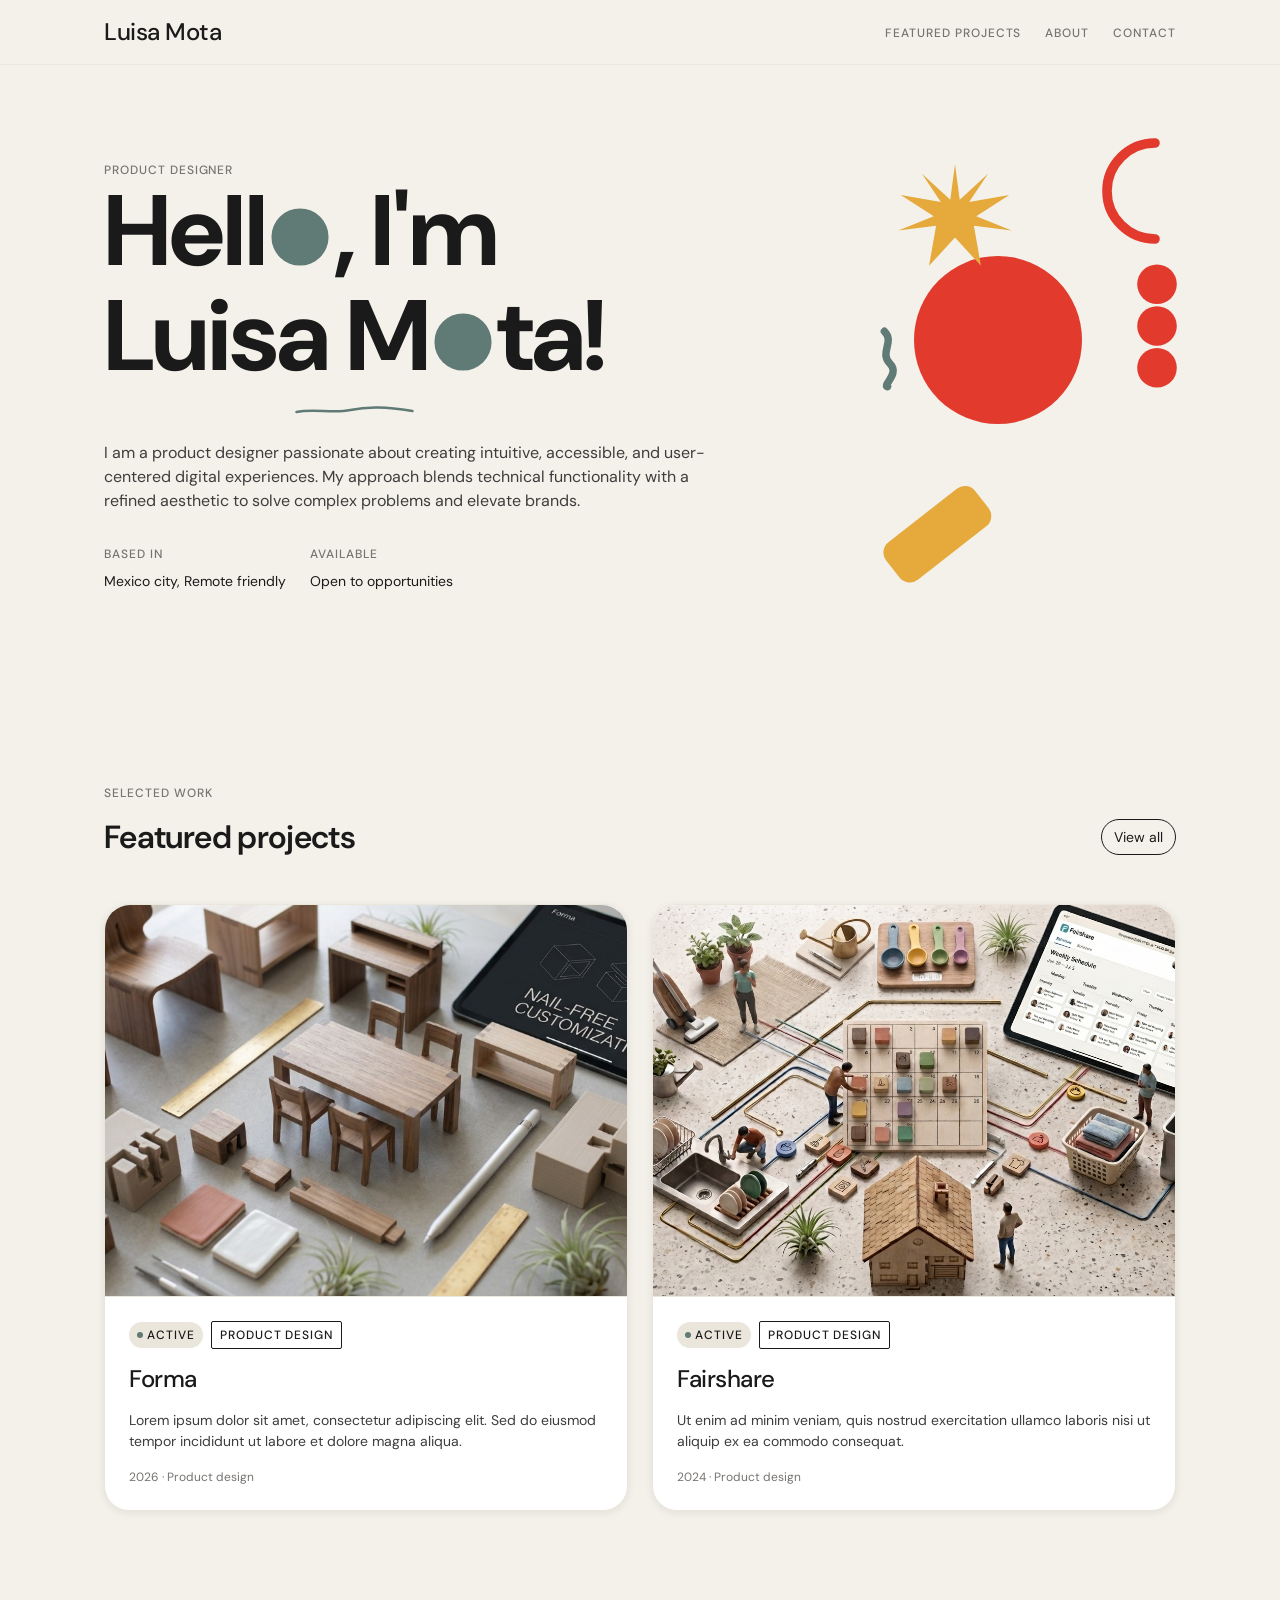
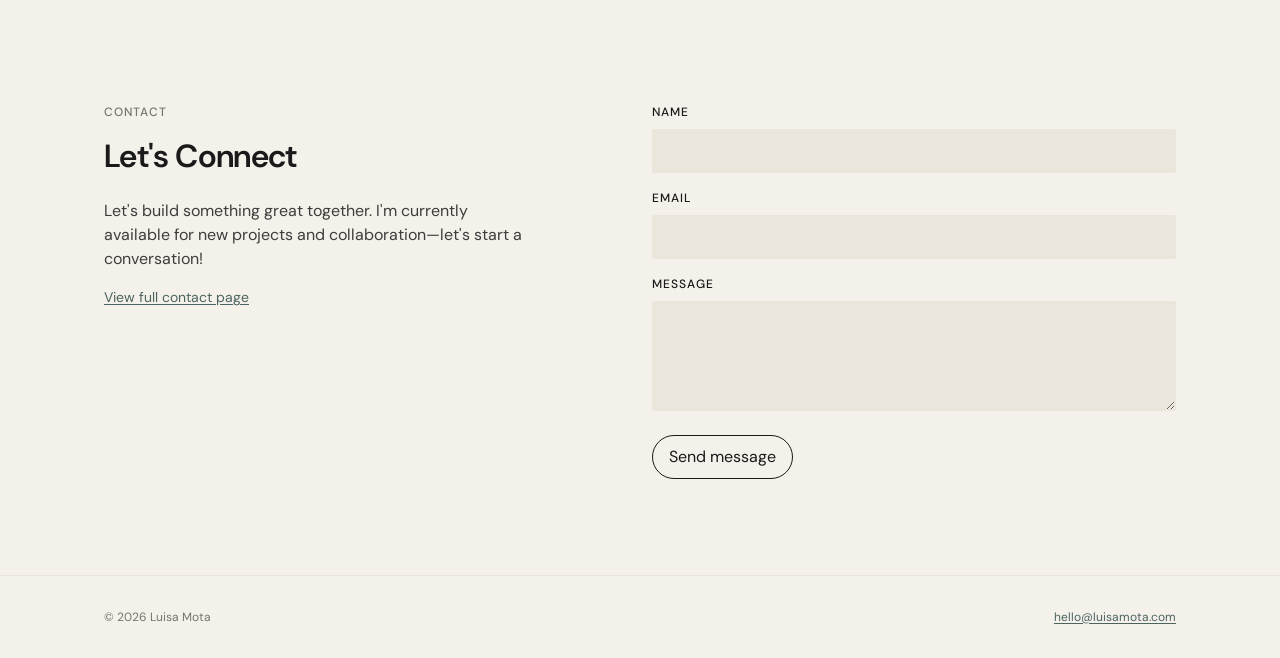
==== index.html @ 4e5aecb8 "Update contact section to Let's Connect. Replace the Start a project heading and placeholder copy on" ====
<!DOCTYPE html>
<html lang="en">
<head>
  <meta charset="UTF-8">
  <meta name="viewport" content="width=device-width, initial-scale=1.0">
  <meta name="description" content="Product designer portfolio — structural, intentional work across digital systems.">
  <title>Luisa Mota — Product Designer</title>
  <link rel="stylesheet" href="css/base.css">
</head>
<body>
  <header class="site-header">
    <div class="container">
      <nav class="site-nav" aria-label="Main">
        <a href="index.html" class="site-nav__brand type-heading-md">Luisa Mota</a>

        <ul class="site-nav__list">
          <li><a href="#work" class="site-nav__link type-label">Featured projects</a></li>
          <li><a href="About/about.html" class="site-nav__link type-label">About</a></li>
          <li><a href="Contact/contact.html" class="site-nav__link type-label">Contact</a></li>
        </ul>

        <button
          class="site-nav__menu-btn"
          type="button"
          aria-expanded="false"
          aria-controls="mobile-nav"
          aria-label="Open menu"
        >
          <svg width="20" height="20" viewBox="0 0 20 20" fill="none" aria-hidden="true">
            <path d="M2 5h16M2 10h16M2 15h16" stroke="currentColor" stroke-width="1.5"/>
          </svg>
        </button>

        <div id="mobile-nav" class="site-nav__mobile" hidden>
          <a href="#work" class="site-nav__link type-label">Featured projects</a>
          <a href="About/about.html" class="site-nav__link type-label">About</a>
          <a href="Contact/contact.html" class="site-nav__link type-label">Contact</a>
        </div>
      </nav>
    </div>
  </header>

  <main>
    <section class="hero" aria-labelledby="hero-heading">
      <div class="container">
        <div class="grid hero__grid">
          <div class="hero__content">
            <p class="type-label text-muted">Product designer</p>
            <div class="shape-group hero__title-group">
              <h1 id="hero-heading" class="type-display" aria-label="Hello, I'm Luisa Mota!">
                <span class="hero-title__line">Hell<span class="hero-title__circle" aria-hidden="true"><svg viewBox="0 0 100 100" xmlns="http://www.w3.org/2000/svg"><circle fill="currentColor" cx="50" cy="50" r="42"/></svg></span>, I'm</span>
                <span class="hero-title__name-wrap">
                  <span class="hero-title__name">Luisa M<span class="hero-title__circle" aria-hidden="true"><svg viewBox="0 0 100 100" xmlns="http://www.w3.org/2000/svg"><circle fill="currentColor" cx="50" cy="50" r="42"/></svg></span>ta!</span>
                  <span class="hero__line" aria-hidden="true">
                    <svg viewBox="0 0 120 12" width="100%" height="100%" xmlns="http://www.w3.org/2000/svg">
                      <path fill="none" stroke="#607A75" stroke-width="2.5" stroke-linecap="round" d="M2 7 C20 3 38 9 56 5 S92 2 118 6"/>
                    </svg>
                  </span>
                </span>
              </h1>
            </div>
            <p class="type-body hero__intro text-secondary">
              I am a product designer passionate about creating intuitive, accessible, and user-centered digital experiences. My approach blends technical functionality with a refined aesthetic to solve complex problems and elevate brands.
            </p>
            <dl class="hero__meta">
              <div>
                <dt class="type-label text-muted">Based in</dt>
                <dd class="type-body-sm stack-2">Mexico city, Remote friendly</dd>
              </div>
              <div>
                <dt class="type-label text-muted">Available</dt>
                <dd class="type-body-sm stack-2">Open to opportunities</dd>
              </div>
            </dl>
          </div>
          <div class="hero__shapes" aria-hidden="true">
            <div class="hero__shape hero__shape--wave">
              <svg viewBox="0 0 120 50" xmlns="http://www.w3.org/2000/svg">
                <path fill="none" stroke="currentColor" stroke-width="14" stroke-linecap="round" d="M8 28 C28 8 48 38 68 18 S108 32 112 22"/>
              </svg>
            </div>
            <div class="hero__shape hero__shape--sun">
              <svg viewBox="0 0 100 100" xmlns="http://www.w3.org/2000/svg">
                <polygon fill="currentColor" points="50,2 54,32 78,10 62,34 96,28 68,46 98,58 66,54 72,88 50,64 28,88 34,54 2,58 32,46 4,28 38,34 22,10 46,32"/>
              </svg>
            </div>
            <div class="hero__shape hero__shape--semiring">
              <svg viewBox="0 0 100 55" xmlns="http://www.w3.org/2000/svg">
                <path fill="none" stroke="currentColor" stroke-width="8" stroke-linecap="round" d="M10 45 A40 40 0 0 1 90 45"/>
              </svg>
            </div>
            <div class="hero__shape hero__shape--circle-lg">
              <svg viewBox="0 0 100 100" xmlns="http://www.w3.org/2000/svg">
                <circle fill="currentColor" cx="50" cy="50" r="42"/>
              </svg>
            </div>
            <div class="hero__shape hero__shape--stack">
              <svg viewBox="0 0 60 120" xmlns="http://www.w3.org/2000/svg">
                <circle fill="currentColor" cx="30" cy="22" r="18"/>
                <circle fill="currentColor" cx="30" cy="60" r="18"/>
                <circle fill="currentColor" cx="30" cy="98" r="18"/>
              </svg>
            </div>
            <div class="hero__shape hero__shape--rect">
              <svg viewBox="0 0 120 70" xmlns="http://www.w3.org/2000/svg">
                <rect fill="currentColor" x="8" y="18" width="104" height="44" rx="12" ry="12"/>
              </svg>
            </div>
          </div>
        </div>
      </div>
    </section>

    <section id="work" class="section" aria-labelledby="work-heading">
      <div class="container">
        <header class="section-header">
          <p class="type-label text-muted">Selected work</p>
          <div class="section-header__row">
            <h2 id="work-heading" class="type-heading-lg">Featured projects</h2>
            <a href="#" class="btn btn--secondary btn--sm">View all</a>
          </div>
        </header>

        <div class="card-grid card-grid--featured">
          <a href="Forma/forma.html" class="card">
            <div class="card__media">
              <img
                src="Forma/assets/forma-card.jpg"
                alt="Forma modular furniture models and nail-free customization interface on a design workspace"
                width="1024"
                height="571"
              >
            </div>
            <div class="card__body">
              <div class="card__meta">
                <span class="badge badge--active">Active</span>
                <span class="tag">Product design</span>
              </div>
              <h3 class="type-heading-md">Forma</h3>
              <p class="type-body-sm text-secondary">Lorem ipsum dolor sit amet, consectetur adipiscing elit. Sed do eiusmod tempor incididunt ut labore et dolore magna aliqua.</p>
              <p class="type-caption text-muted">2026 · Product design</p>
            </div>
          </a>

          <a href="Fairshare/fairshare.html" class="card">
            <div class="card__media">
              <img
                src="Fairshare/Assets/Fairshare-DetailCard.png"
                alt="Fairshare equitable home care diorama with calendar board, task zones, and app dashboard"
                width="1376"
                height="768"
              >
            </div>
            <div class="card__body">
              <div class="card__meta">
                <span class="badge badge--active">Active</span>
                <span class="tag">Product design</span>
              </div>
              <h3 class="type-heading-md">Fairshare</h3>
              <p class="type-body-sm text-secondary">Ut enim ad minim veniam, quis nostrud exercitation ullamco laboris nisi ut aliquip ex ea commodo consequat.</p>
              <p class="type-caption text-muted">2024 · Product design</p>
            </div>
          </a>
        </div>
      </div>
    </section>

    <section id="contact" class="section" aria-labelledby="contact-heading">
      <div class="container">
        <div class="grid contact__grid">
          <div class="contact__intro">
            <header class="section-header section-header--compact">
              <p class="type-label text-muted">Contact</p>
              <h2 id="contact-heading" class="type-heading-lg">Let's Connect</h2>
            </header>
            <p class="type-body text-secondary prose">
              Let's build something great together. I'm currently available for new projects and collaboration—let's start a conversation!
            </p>
            <p class="type-body-sm text-secondary stack-4">
              <a href="Contact/contact.html" class="text-link">View full contact page</a>
            </p>
          </div>

          <form class="contact__form" action="#" method="post">
            <div class="field">
              <label for="name" class="field__label type-label">Name</label>
              <input
                type="text"
                id="name"
                name="name"
                class="field__input"
                autocomplete="name"
                required
              >
            </div>
            <div class="field">
              <label for="email" class="field__label type-label">Email</label>
              <input
                type="email"
                id="email"
                name="email"
                class="field__input"
                autocomplete="email"
                required
              >
            </div>
            <div class="field">
              <label for="message" class="field__label type-label">Message</label>
              <textarea
                id="message"
                name="message"
                class="field__input field__textarea"
                rows="4"
                required
              ></textarea>
            </div>
            <div class="contact__actions">
              <button type="submit" class="btn btn--secondary">Send message</button>
            </div>
          </form>
        </div>
      </div>
    </section>
  </main>

  <footer class="site-footer">
    <div class="container site-footer__inner">
      <p class="type-caption text-muted">© 2026 Luisa Mota</p>
      <p class="type-caption text-muted">
        <a href="mailto:hello@luisamota.com" class="text-link">hello@luisamota.com</a>
      </p>
    </div>
  </footer>

  <script>
    const menuBtn = document.querySelector('.site-nav__menu-btn');
    const mobileNav = document.getElementById('mobile-nav');

    menuBtn.addEventListener('click', () => {
      const isOpen = mobileNav.classList.toggle('is-open');
      mobileNav.hidden = !isOpen;
      menuBtn.setAttribute('aria-expanded', String(isOpen));
      menuBtn.setAttribute('aria-label', isOpen ? 'Close menu' : 'Open menu');
    });
  </script>
</body>
</html>
---- css/base.css ----
@import url('https://fonts.googleapis.com/css2?family=DM+Sans:ital,opsz,wght@0,9..40,400;0,9..40,500;0,9..40,700;1,9..40,400&family=DM+Serif+Display:ital@0;1&display=swap');

@import './tokens.css';
@import './shapes.css';

*,
*::before,
*::after {
  box-sizing: border-box;
  margin: 0;
  padding: 0;
}

html {
  scroll-behavior: smooth;
}

@media (prefers-reduced-motion: reduce) {
  html {
    scroll-behavior: auto;
  }

  *,
  *::before,
  *::after {
    animation-duration: 0.01ms !important;
    animation-iteration-count: 1 !important;
    transition-duration: 0.01ms !important;
  }
}

body {
  font-family: var(--font-sans);
  font-size: var(--size-300);
  font-weight: var(--font-weight-regular);
  line-height: var(--line-normal);
  letter-spacing: var(--track-normal);
  color: var(--text-primary);
  background-color: var(--bg-base);
  -webkit-font-smoothing: antialiased;
}

img,
svg {
  display: block;
  max-width: 100%;
}

a {
  color: inherit;
  text-decoration: none;
}

button {
  font: inherit;
  cursor: pointer;
  border: none;
  background: none;
}

ul,
ol {
  list-style: none;
}

/* Typography */

.type-display {
  font-size: clamp(2.5rem, 8vw, 6.25rem);
  font-weight: var(--font-weight-bold);
  line-height: var(--line-tight);
  letter-spacing: var(--track-tight);
}

.type-heading-xl {
  font-size: clamp(2rem, 5vw, 3rem);
  font-weight: var(--font-weight-bold);
  line-height: var(--line-snug);
  letter-spacing: var(--track-tight);
}

.type-heading-lg {
  font-size: var(--size-600);
  font-weight: var(--font-weight-medium);
  line-height: var(--line-snug);
  letter-spacing: var(--track-tight);
}

.type-heading-md {
  font-size: var(--size-500);
  font-weight: var(--font-weight-medium);
  line-height: var(--line-snug);
  letter-spacing: var(--track-tight);
}

.type-heading-sm {
  font-size: var(--size-400);
  font-weight: var(--font-weight-medium);
  line-height: var(--line-snug);
  letter-spacing: var(--track-normal);
}

.type-body {
  font-size: var(--size-300);
  font-weight: var(--font-weight-regular);
  line-height: var(--line-normal);
  letter-spacing: var(--track-normal);
}

.type-body-sm {
  font-size: var(--size-200);
  font-weight: var(--font-weight-regular);
  line-height: var(--line-normal);
  letter-spacing: var(--track-normal);
}

.type-label {
  font-size: var(--size-100);
  font-weight: var(--font-weight-medium);
  line-height: var(--line-normal);
  letter-spacing: var(--track-wide);
  text-transform: uppercase;
}

.type-caption {
  font-size: var(--size-100);
  font-weight: var(--font-weight-regular);
  line-height: var(--line-normal);
  letter-spacing: var(--track-normal);
}

.type-editorial {
  font-family: var(--font-serif);
  font-size: var(--size-600);
  font-weight: var(--font-weight-regular);
  font-style: italic;
  line-height: var(--line-snug);
  letter-spacing: var(--track-normal);
}

.text-secondary {
  color: var(--text-secondary);
}

.text-muted {
  color: var(--text-muted);
}

.text-link {
  color: var(--text-link);
  text-decoration: underline;
  text-underline-offset: 2px;
}

.text-link:hover {
  color: var(--text-primary);
}

.text-link:focus-visible {
  outline: none;
  box-shadow: var(--shadow-focus);
}

/* Layout */

.container {
  width: 100%;
  max-width: var(--layout-container);
  margin-inline: auto;
  padding-inline: var(--layout-margin);
}

.grid {
  display: grid;
  grid-template-columns: repeat(12, 1fr);
  gap: var(--layout-gutter);
}

.section {
  padding-block: var(--layout-section);
}

.section-header {
  margin-bottom: var(--space-12);
}

.section-header .type-heading-lg {
  font-weight: 600;
}

.section-header__row {
  display: flex;
  align-items: center;
  justify-content: space-between;
  gap: var(--space-6);
}

.section-header .type-label {
  margin-bottom: var(--space-4);
}

.prose {
  max-width: 66ch;
}

.stack-2 {
  margin-top: var(--space-2);
}

.stack-4 {
  margin-top: var(--space-4);
}

.prose p + p {
  margin-top: var(--space-4);
}

.section-header--compact {
  margin-bottom: var(--space-6);
}

/* Navigation */

.site-header {
  position: sticky;
  top: 0;
  z-index: var(--z-sticky);
  background-color: var(--bg-base);
  border-bottom: var(--border-hairline);
}

.site-nav {
  position: relative;
  display: flex;
  align-items: center;
  justify-content: space-between;
  height: 64px;
}

.site-nav__brand {
  color: var(--text-primary);
}

.site-nav__list {
  display: none;
  align-items: center;
  gap: var(--space-6);
}

.site-nav__link {
  position: relative;
  padding-block: var(--space-2);
  color: var(--text-muted);
  transition: color var(--motion-fast) var(--ease-standard);
}

.site-nav__link:hover {
  color: var(--text-primary);
}

.site-nav__link:focus-visible {
  outline: none;
  box-shadow: var(--shadow-focus);
}

.site-nav__link[aria-current="page"] {
  color: var(--text-primary);
}

.site-nav__link[aria-current="page"]::after {
  content: '';
  position: absolute;
  left: 0;
  right: 0;
  bottom: 0;
  height: 2px;
  background-color: var(--interactive);
}

.site-nav__menu-btn {
  display: flex;
  align-items: center;
  justify-content: center;
  width: 44px;
  height: 44px;
  border-radius: var(--radius-none);
  color: var(--text-primary);
  transition: background-color var(--motion-fast) var(--ease-standard);
}

.site-nav__menu-btn:hover {
  background-color: var(--bg-sunken);
}

.site-nav__menu-btn:focus-visible {
  outline: none;
  box-shadow: var(--shadow-focus);
}

.site-nav__mobile {
  display: none;
  position: absolute;
  top: 64px;
  left: 0;
  right: 0;
  z-index: var(--z-dropdown);
  background-color: var(--bg-raised);
  border-bottom: var(--border-hairline);
  padding: var(--space-4) var(--layout-margin);
}

.site-nav__mobile.is-open {
  display: block;
}

.site-nav__mobile .site-nav__link {
  display: block;
  padding-block: var(--space-4);
}

@media (min-width: 1024px) {
  .site-nav__list {
    display: flex;
  }

  .site-nav__menu-btn {
    display: none;
  }

  .site-nav__mobile {
    display: none !important;
  }
}

/* Buttons */

.btn {
  display: inline-flex;
  align-items: center;
  justify-content: center;
  gap: var(--space-2);
  height: 44px;
  padding-inline: var(--space-4);
  border-radius: 30px;
  font-size: var(--size-300);
  font-weight: var(--font-weight-regular);
  line-height: var(--line-normal);
  transition: all var(--motion-fast) var(--ease-standard);
}

.btn--sm {
  height: 36px;
  padding-inline: var(--space-3);
  font-size: var(--size-200);
}

.btn--lg {
  height: 52px;
  padding-inline: var(--space-6);
}

.btn--primary {
  background-color: var(--bg-inverse);
  color: var(--text-inverse);
}

.btn--primary:hover {
  background-color: var(--color-ink-soft);
}

.btn--primary:active {
  opacity: 0.96;
}

.btn--primary:focus-visible {
  outline: none;
  box-shadow: var(--shadow-focus-inverse);
}

.btn--secondary {
  background-color: transparent;
  color: var(--text-primary);
  border: var(--border-strong);
}

.btn--secondary:hover {
  background-color: var(--bg-sunken);
}

.btn--secondary:active {
  opacity: 0.96;
}

.btn--secondary:focus-visible {
  outline: none;
  box-shadow: var(--shadow-focus);
}

.btn--ghost {
  color: var(--text-primary);
}

.btn--ghost:hover {
  background-color: var(--bg-sunken);
}

.btn--ghost:focus-visible {
  outline: none;
  box-shadow: var(--shadow-focus);
}

/* Cards */

.card-grid {
  display: grid;
  grid-template-columns: 1fr;
  gap: var(--space-6);
}

@media (min-width: 768px) {
  .card-grid {
    grid-template-columns: repeat(2, 1fr);
  }
}

.card-grid--featured {
  grid-template-columns: 1fr;
}

@media (min-width: 768px) {
  .card-grid--featured {
    grid-template-columns: repeat(2, 1fr);
  }
}

.card {
  display: flex;
  flex-direction: column;
  background-color: var(--bg-raised);
  border: var(--border-hairline);
  border-radius: 25px;
  box-shadow: var(--shadow-raised);
  transition: border-color var(--motion-fast) var(--ease-standard),
    box-shadow var(--motion-fast) var(--ease-standard);
  text-decoration: none;
  color: inherit;
}

.card:hover {
  border-color: var(--border-default);
  box-shadow: 0 4px 16px rgba(26, 26, 26, 0.12);
}

.card:focus-visible {
  outline: none;
  box-shadow: var(--shadow-focus);
}

.card__media {
  aspect-ratio: 4 / 3;
  background-color: var(--bg-sunken);
  border-bottom: var(--border-hairline);
  border-radius: 25px 25px 0 0;
  overflow: hidden;
}

.card__media img {
  width: 100%;
  height: 100%;
  object-fit: cover;
}

.card__body {
  display: flex;
  flex-direction: column;
  gap: var(--space-4);
  padding: var(--space-6);
}

.card__meta {
  display: flex;
  flex-wrap: wrap;
  align-items: center;
  gap: var(--space-2);
}

/* Badges */

.badge {
  display: inline-flex;
  align-items: center;
  gap: var(--space-1);
  padding: var(--space-1) var(--space-2);
  border-radius: var(--radius-pill);
  font-size: var(--size-100);
  font-weight: var(--font-weight-medium);
  line-height: var(--line-normal);
  letter-spacing: var(--track-wide);
  text-transform: uppercase;
}

.badge--neutral {
  background-color: var(--bg-sunken);
  color: var(--text-secondary);
}

.badge--active {
  background-color: var(--bg-sunken);
  color: var(--text-primary);
}

.badge--active::before {
  content: '';
  width: 6px;
  height: 6px;
  border-radius: var(--radius-circle);
  background-color: var(--interactive);
}

.tag {
  display: inline-flex;
  align-items: center;
  padding: var(--space-1) var(--space-2);
  border: var(--border-strong);
  border-radius: var(--radius-sm);
  font-size: var(--size-100);
  font-weight: var(--font-weight-medium);
  line-height: var(--line-normal);
  letter-spacing: var(--track-wide);
  text-transform: uppercase;
  color: var(--text-primary);
}

/* Inputs */

.field {
  display: flex;
  flex-direction: column;
  gap: var(--space-2);
}

.field__label {
  color: var(--text-primary);
}

.field__input {
  height: 44px;
  padding-inline: var(--space-4);
  background-color: var(--bg-sunken);
  border: var(--border-hairline);
  border-radius: var(--radius-sm);
  color: var(--text-primary);
  font-family: var(--font-sans);
  font-size: var(--size-300);
  transition: border-color var(--motion-fast) var(--ease-standard),
    box-shadow var(--motion-fast) var(--ease-standard);
}

.field__input::placeholder {
  color: var(--text-muted);
}

.field__input:hover {
  border: var(--border-strong);
}

.field__input:focus {
  outline: none;
  border: var(--border-focus);
  box-shadow: var(--shadow-focus);
}

.field__textarea {
  min-height: calc(3 * var(--size-300) * var(--line-normal) + 2 * var(--space-3));
  height: auto;
  padding-block: var(--space-3);
  resize: vertical;
}

/* Hero */

.hero {
  padding-block: var(--space-24) var(--layout-section);
}

.hero__grid {
  align-items: center;
}

.hero__content {
  grid-column: 1 / -1;
}

.hero__shapes {
  grid-column: 1 / -1;
  position: relative;
  width: 280px;
  height: 400px;
  margin-inline: auto;
  margin-top: var(--space-12);
}

.hero__shape {
  position: absolute;
}

.hero__shape svg {
  display: block;
  width: 100%;
  height: 100%;
  overflow: visible;
}

.hero__shape--wave {
  left: -18px;
  top: 46%;
  width: 64px;
  height: 210px;
  color: var(--interactive);
  transform: translateY(-50%) rotate(90deg);
  z-index: 3;
}

.hero__shape--sun {
  left: 24px;
  top: 0;
  width: 108px;
  height: 108px;
  color: var(--status-warning);
  z-index: 2;
}

.hero__shape--semiring {
  right: -14px;
  top: -10px;
  width: 112px;
  height: 76px;
  color: var(--expressive);
  transform: rotate(-90deg);
  z-index: 1;
}

.hero__shape--circle-lg {
  left: 28px;
  top: 72px;
  width: 184px;
  height: 184px;
  color: var(--expressive);
  z-index: 0;
}

.hero__shape--stack {
  right: -10px;
  top: 92px;
  width: 62px;
  height: 124px;
  color: var(--expressive);
  z-index: 2;
}

.hero__shape--rect {
  left: -4px;
  bottom: 20px;
  width: 124px;
  height: 72px;
  color: var(--status-warning);
  transform: rotate(-38deg);
  z-index: 3;
}

.hero__title-group {
  gap: var(--space-4);
}

.hero-title__circle {
  display: inline-block;
  width: 0.68em;
  height: 0.68em;
  vertical-align: -0.06em;
  color: var(--interactive);
}

.hero-title__circle svg {
  display: block;
  width: 100%;
  height: 100%;
}

.hero-title__line {
  display: block;
}

.hero-title__name-wrap {
  display: inline-flex;
  flex-direction: column;
  align-items: stretch;
  gap: var(--space-4);
}

.hero__title-group .shape--line,
.hero__line {
  max-width: 280px;
  width: 100%;
  height: 12px;
}

.hero-title__name-wrap .hero__line {
  max-width: none;
}

.section-header--shapes {
  margin-bottom: var(--space-12);
  display: flex;
  align-items: flex-end;
  justify-content: space-between;
  gap: var(--space-6);
}

.section-header--shapes .section-header__text {
  flex: 1;
}

.section-header--shapes .section-header__shape {
  flex-shrink: 0;
  margin-bottom: var(--space-2);
}

.hero__intro {
  margin-top: var(--space-6);
  max-width: 66ch;
}

.hero__meta {
  display: flex;
  flex-wrap: wrap;
  gap: var(--space-6);
  margin-top: var(--space-8);
}

.hero__actions {
  margin-top: var(--space-8);
}

@media (min-width: 1024px) {
  .hero__content {
    grid-column: 1 / 8;
  }

  .hero__shapes {
    grid-column: 9 / 13;
    margin-top: 0;
    margin-inline: 0;
    justify-self: end;
    width: 300px;
    height: 430px;
  }

  .hero__shape--wave {
    left: -22px;
    height: 230px;
  }

  .hero__shape--sun {
    left: 20px;
    top: 0;
    width: 118px;
    height: 118px;
  }

  .hero__shape--semiring {
    right: -18px;
    top: -12px;
    width: 120px;
    height: 82px;
  }

  .hero__shape--circle-lg {
    left: 22px;
    top: 78px;
    width: 200px;
    height: 200px;
  }

  .hero__shape--stack {
    right: -14px;
    top: 98px;
    width: 66px;
    height: 132px;
  }

  .hero__shape--rect {
    left: -8px;
    bottom: 24px;
    width: 132px;
    height: 76px;
  }
}

/* About */

.about__grid {
  align-items: start;
}

.about__content {
  grid-column: 1 / -1;
}

.about__aside {
  grid-column: 1 / -1;
  margin-top: var(--space-12);
  padding: var(--space-6);
  border: var(--border-hairline);
  background-color: var(--bg-raised);
  border-radius: var(--radius-md);
}

.about__list {
  display: flex;
  flex-direction: column;
  gap: var(--space-4);
}

.about__list dt {
  color: var(--text-muted);
}

.about__list-title {
  margin-bottom: var(--space-4);
}

/* About page */

.about-hero {
  padding-block: var(--space-16) var(--space-12);
}

.about-hero__tagline {
  margin-top: var(--space-4);
  max-width: 66ch;
}

.about-hero__meta {
  display: flex;
  flex-wrap: wrap;
  gap: var(--space-6);
  margin-top: var(--space-8);
}

.about-page__body {
  max-width: 66ch;
}

.about-page__figure {
  margin-top: var(--space-6);
}

.about-capabilities {
  display: flex;
  flex-direction: column;
  gap: var(--space-8);
  margin-top: var(--space-2);
}

.about-capabilities__content:empty {
  display: none;
}

.about-page__actions {
  display: flex;
  flex-wrap: wrap;
  gap: var(--space-3);
  margin-top: var(--space-6);
}

.about-content .project-figure__media img {
  width: 100%;
  height: auto;
  object-fit: cover;
}

@media (min-width: 1024px) {
  .about__content {
    grid-column: 1 / 8;
  }

  .about__aside {
    grid-column: 9 / 13;
    margin-top: 0;
  }
}

/* Contact */

.contact__grid {
  align-items: start;
}

.contact__intro {
  grid-column: 1 / -1;
  margin-bottom: var(--space-12);
}

.contact__form {
  grid-column: 1 / -1;
  display: flex;
  flex-direction: column;
  gap: var(--space-4);
  max-width: 480px;
}

.contact__actions {
  margin-top: var(--space-2);
}

@media (min-width: 1024px) {
  .contact__intro {
    grid-column: 1 / 6;
    margin-bottom: 0;
  }

  .contact__form {
    grid-column: 7 / 13;
    max-width: none;
  }
}

/* Footer */

.site-footer {
  border-top: var(--border-hairline);
  padding-block: var(--space-8);
}

.site-footer__inner {
  display: flex;
  flex-direction: column;
  gap: var(--space-4);
}

@media (min-width: 768px) {
  .site-footer__inner {
    flex-direction: row;
    justify-content: space-between;
    align-items: center;
  }
}

/* Deliberate grid break — full-bleed divider */

.grid-break {
  width: 100vw;
  margin-left: calc(50% - 50vw);
  border-top: var(--border-hairline);
  border-bottom: var(--border-hairline);
  padding-block: var(--space-4);
  background-color: var(--bg-base);
}

.grid-break__inner {
  display: flex;
  justify-content: space-between;
  align-items: center;
}

/* Project detail */

.project-hero {
  padding-block: var(--space-16) var(--space-12);
}

.project-hero__grid {
  align-items: start;
}

.project-hero__main {
  grid-column: 1 / -1;
}

.project-hero__meta {
  padding: var(--space-6);
  background-color: var(--bg-raised);
  border: var(--border-hairline);
  border-radius: var(--radius-md);
}

.project-hero__aside-col {
  grid-column: 1 / -1;
  display: flex;
  flex-direction: column;
  gap: var(--space-8);
  margin-top: var(--space-12);
}

.project-hero__meta-list {
  display: grid;
  grid-template-columns: 1fr 1fr;
  gap: var(--space-6);
}

.project-hero__published {
  margin-top: var(--space-6);
  padding-top: var(--space-6);
  border-top: var(--border-hairline);
}

.project-hero__published .project-hero__actions {
  margin-top: var(--space-4);
}

.project-hero__summary {
  margin-top: var(--space-6);
  max-width: 66ch;
}

.project-hero__tags {
  display: flex;
  flex-wrap: wrap;
  align-items: center;
  gap: var(--space-2);
  margin-bottom: var(--space-4);
}

.project-hero__title-group {
  gap: var(--space-4);
}

.project-hero__title-group .shape--line,
.project-hero__line {
  max-width: 200px;
  width: 100%;
  height: 12px;
}

.project-hero__accent {
  display: flex;
  justify-content: flex-end;
  width: var(--shape-size-lg);
  height: calc(var(--shape-size-lg) / 2);
}

.project-section__index-shape {
  flex-shrink: 0;
  width: var(--shape-size-sm);
  height: var(--shape-size-sm);
}

.project-section__label-group {
  gap: var(--space-2);
  margin-bottom: var(--space-4);
}

.project-hero__actions {
  display: flex;
  flex-wrap: wrap;
  gap: var(--space-3);
  margin-top: var(--space-8);
}

@media (min-width: 1024px) {
  .project-hero__main {
    grid-column: 1 / 8;
  }

  .project-hero__aside-col {
    grid-column: 9 / 13;
    margin-top: 0;
  }

  .project-hero__accent {
    justify-content: flex-start;
  }
}

.project-figure {
  margin-block: var(--space-12);
}

.project-figure--bleed {
  width: 100vw;
  margin-left: calc(50% - 50vw);
  border-top: var(--border-hairline);
  border-bottom: var(--border-hairline);
}

.project-figure__media {
  background-color: var(--bg-sunken);
  overflow: hidden;
}

.project-figure--bleed .project-figure__media {
  aspect-ratio: 16 / 9;
}

.project-figure--contained .project-figure__media {
  border: var(--border-hairline);
  border-radius: var(--radius-md);
  aspect-ratio: 4 / 3;
}

.project-figure--viewport .project-figure__media {
  aspect-ratio: auto;
  line-height: 0;
}

.project-figure__media img {
  width: 100%;
  height: 100%;
  object-fit: cover;
}

.project-figure--viewport .project-figure__media img {
  height: auto;
  object-fit: contain;
}

.project-figure--moodboard .project-figure__media {
  border: var(--border-hairline);
  border-radius: var(--radius-md);
  line-height: 0;
}

.project-figure--moodboard .project-figure__media img {
  width: 100%;
  height: auto;
  object-fit: contain;
}

.project-figure__caption {
  padding-block: var(--space-4);
}

.project-figure--bleed .project-figure__caption {
  padding-inline: var(--layout-margin);
  max-width: var(--layout-container);
  margin-inline: auto;
}

.project-content {
  padding-block: var(--layout-section);
}

.project-content__grid {
  align-items: start;
}

.project-content__body {
  grid-column: 1 / -1;
}

.project-content__aside {
  grid-column: 1 / -1;
  margin-top: var(--space-12);
}

.project-section__content:empty {
  display: none;
}

.project-gallery {
  display: flex;
  flex-direction: column;
  gap: var(--space-12);
  margin-top: var(--space-6);
}

.project-gallery__item {
  display: flex;
  flex-direction: column;
  gap: var(--space-4);
}

.project-gallery__screen {
  margin: 0;
}

.project-gallery__item .project-figure {
  margin-block: 0;
}

.project-figure--moodboard {
  margin-top: 0;
}

.project-figure__media--placeholder {
  aspect-ratio: 4 / 3;
  background-color: var(--bg-sunken);
  border: var(--border-hairline);
  border-radius: var(--radius-md);
}

@media (min-width: 1024px) {
  .project-content__body {
    grid-column: 1 / 9;
  }

  .project-content__aside {
    grid-column: 9 / 13;
    margin-top: 0;
  }
}

.project-section + .project-section {
  margin-top: var(--space-16);
}

.project-section__title {
  margin-bottom: var(--space-4);
}

.project-section__subtitle {
  margin-top: var(--space-6);
  margin-bottom: var(--space-4);
}

.project-list {
  display: flex;
  flex-direction: column;
  gap: var(--space-4);
  margin-top: var(--space-4);
}

.project-list li {
  padding-left: var(--space-4);
  border-left: var(--border-strong);
}

.project-nav {
  border-top: var(--border-hairline);
  padding-block: var(--space-12);
}

.project-nav__grid {
  align-items: center;
}

.project-nav__back {
  grid-column: 1 / -1;
}

.project-nav__next {
  grid-column: 1 / -1;
  margin-top: var(--space-6);
  text-align: left;
}

@media (min-width: 768px) {
  .project-nav__back {
    grid-column: 1 / 7;
  }

  .project-nav__next {
    grid-column: 7 / 13;
    margin-top: 0;
    text-align: right;
  }
}

.project-nav__link {
  display: inline-flex;
  flex-direction: column;
  gap: var(--space-2);
  color: var(--text-primary);
  transition: color var(--motion-fast) var(--ease-standard);
}

.project-nav__link:hover {
  color: var(--text-secondary);
}

.project-nav__link:focus-visible {
  outline: none;
  box-shadow: var(--shadow-focus);
}

.project-nav__label {
  color: var(--text-muted);
}

.project-section--tight-top {
  padding-top: 0;
}
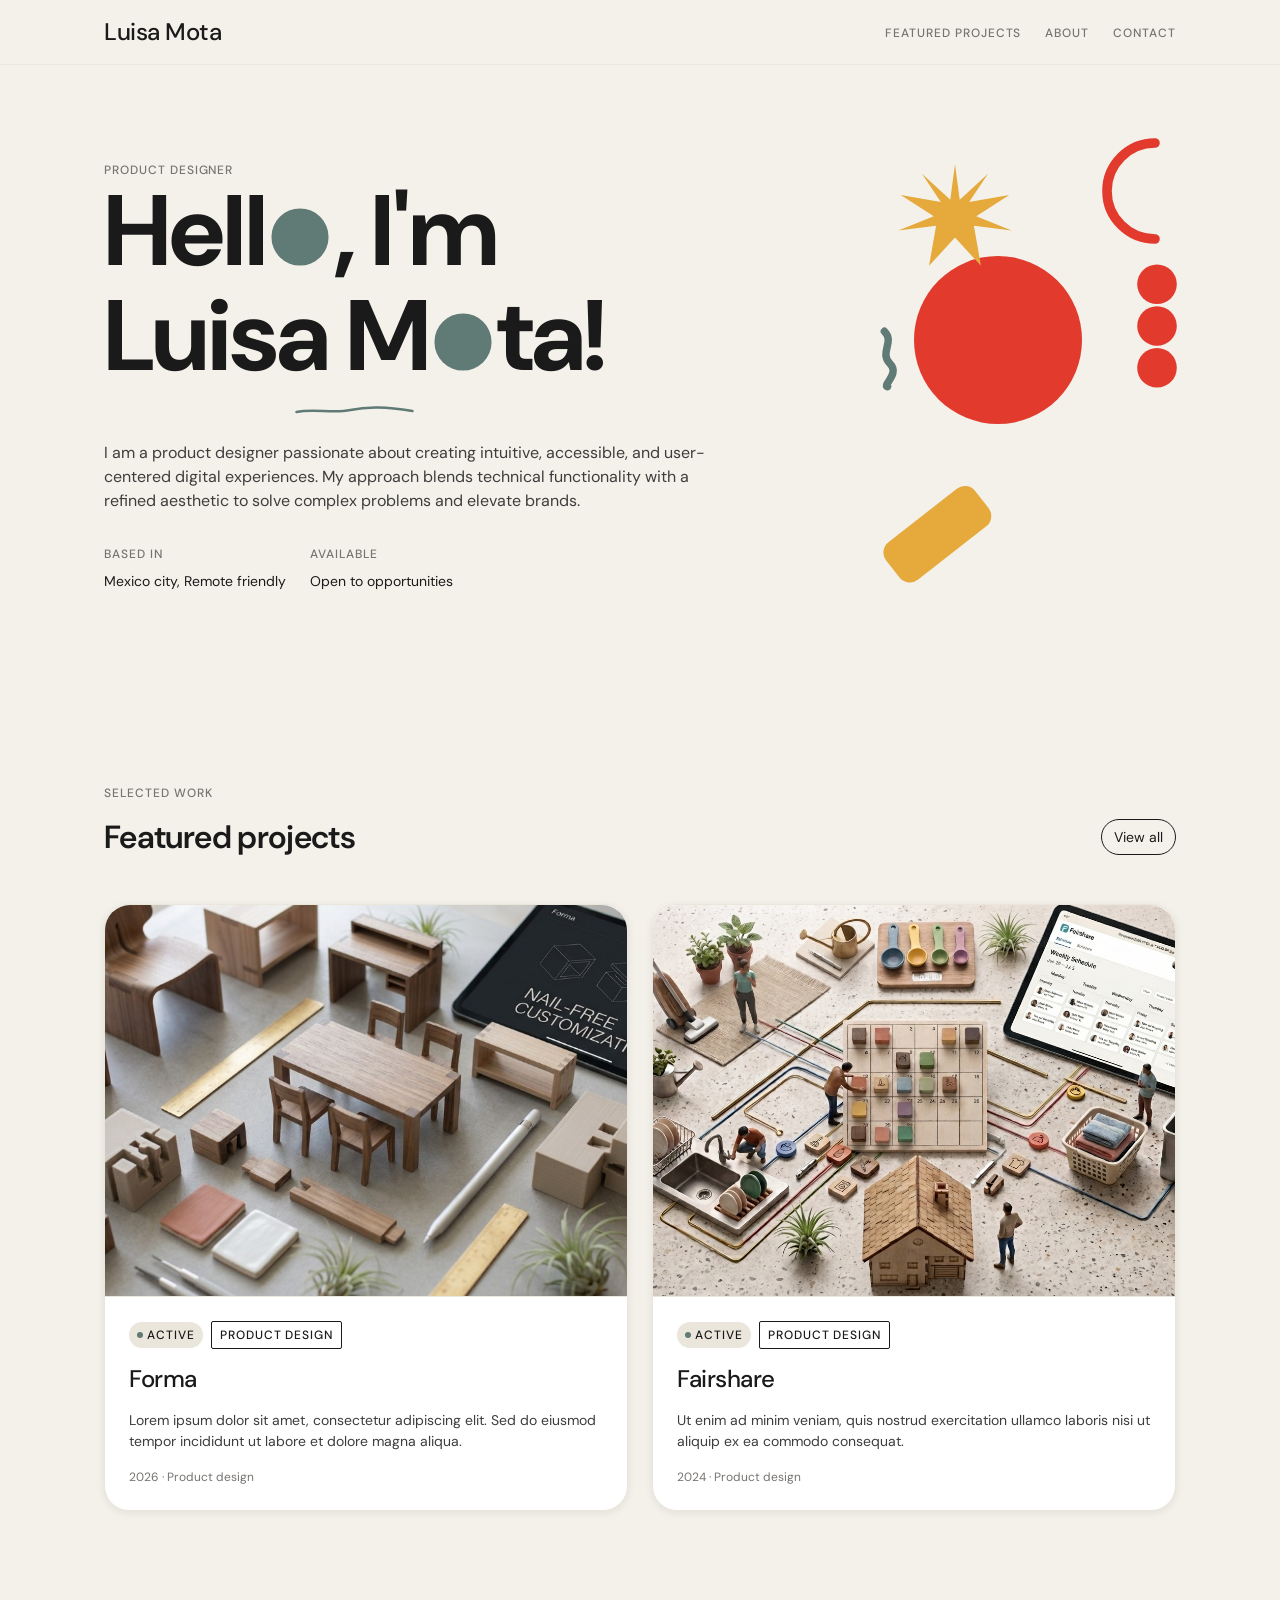
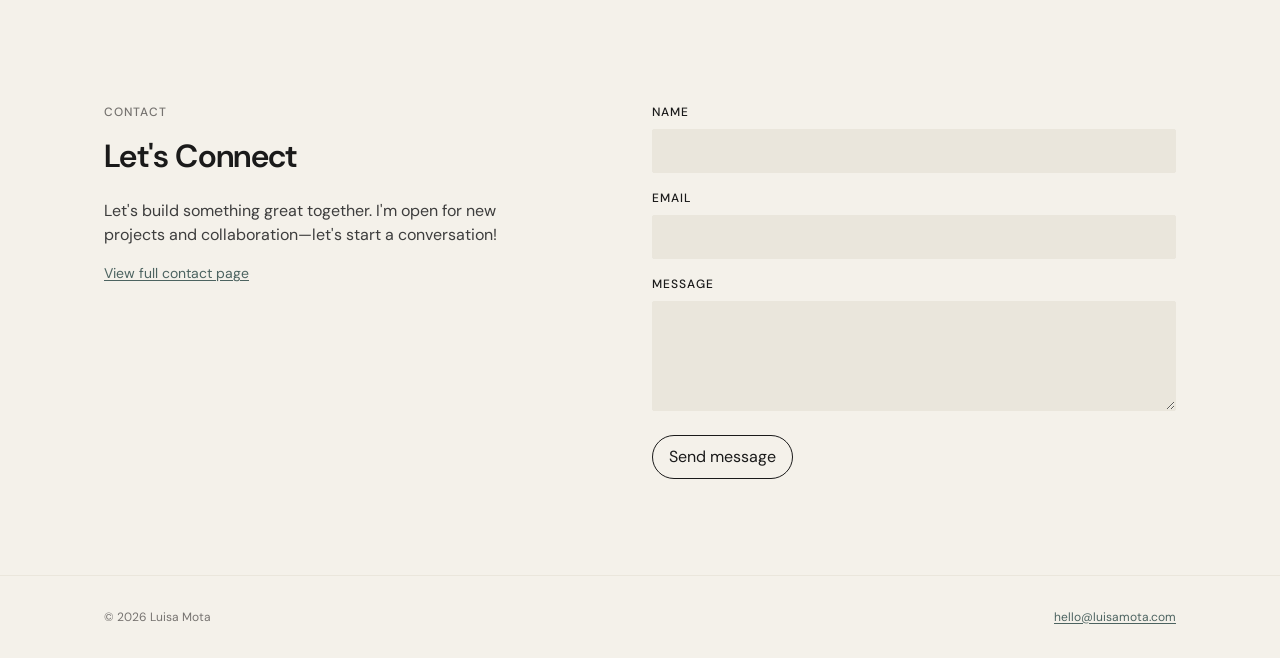
==== commit 8885946a: "Update contact section copy to Let's Connect. Replace placeholder text with welcoming collaboration " ====
--- a/index.html
+++ b/index.html
@@ -174,7 +174,7 @@
               <h2 id="contact-heading" class="type-heading-lg">Let's Connect</h2>
             </header>
             <p class="type-body text-secondary prose">
-              Let's build something great together. I'm currently available for new projects and collaboration—let's start a conversation!
+              Let's build something great together. I'm open for new projects and collaboration—let's start a conversation!
             </p>
             <p class="type-body-sm text-secondary stack-4">
               <a href="Contact/contact.html" class="text-link">View full contact page</a>
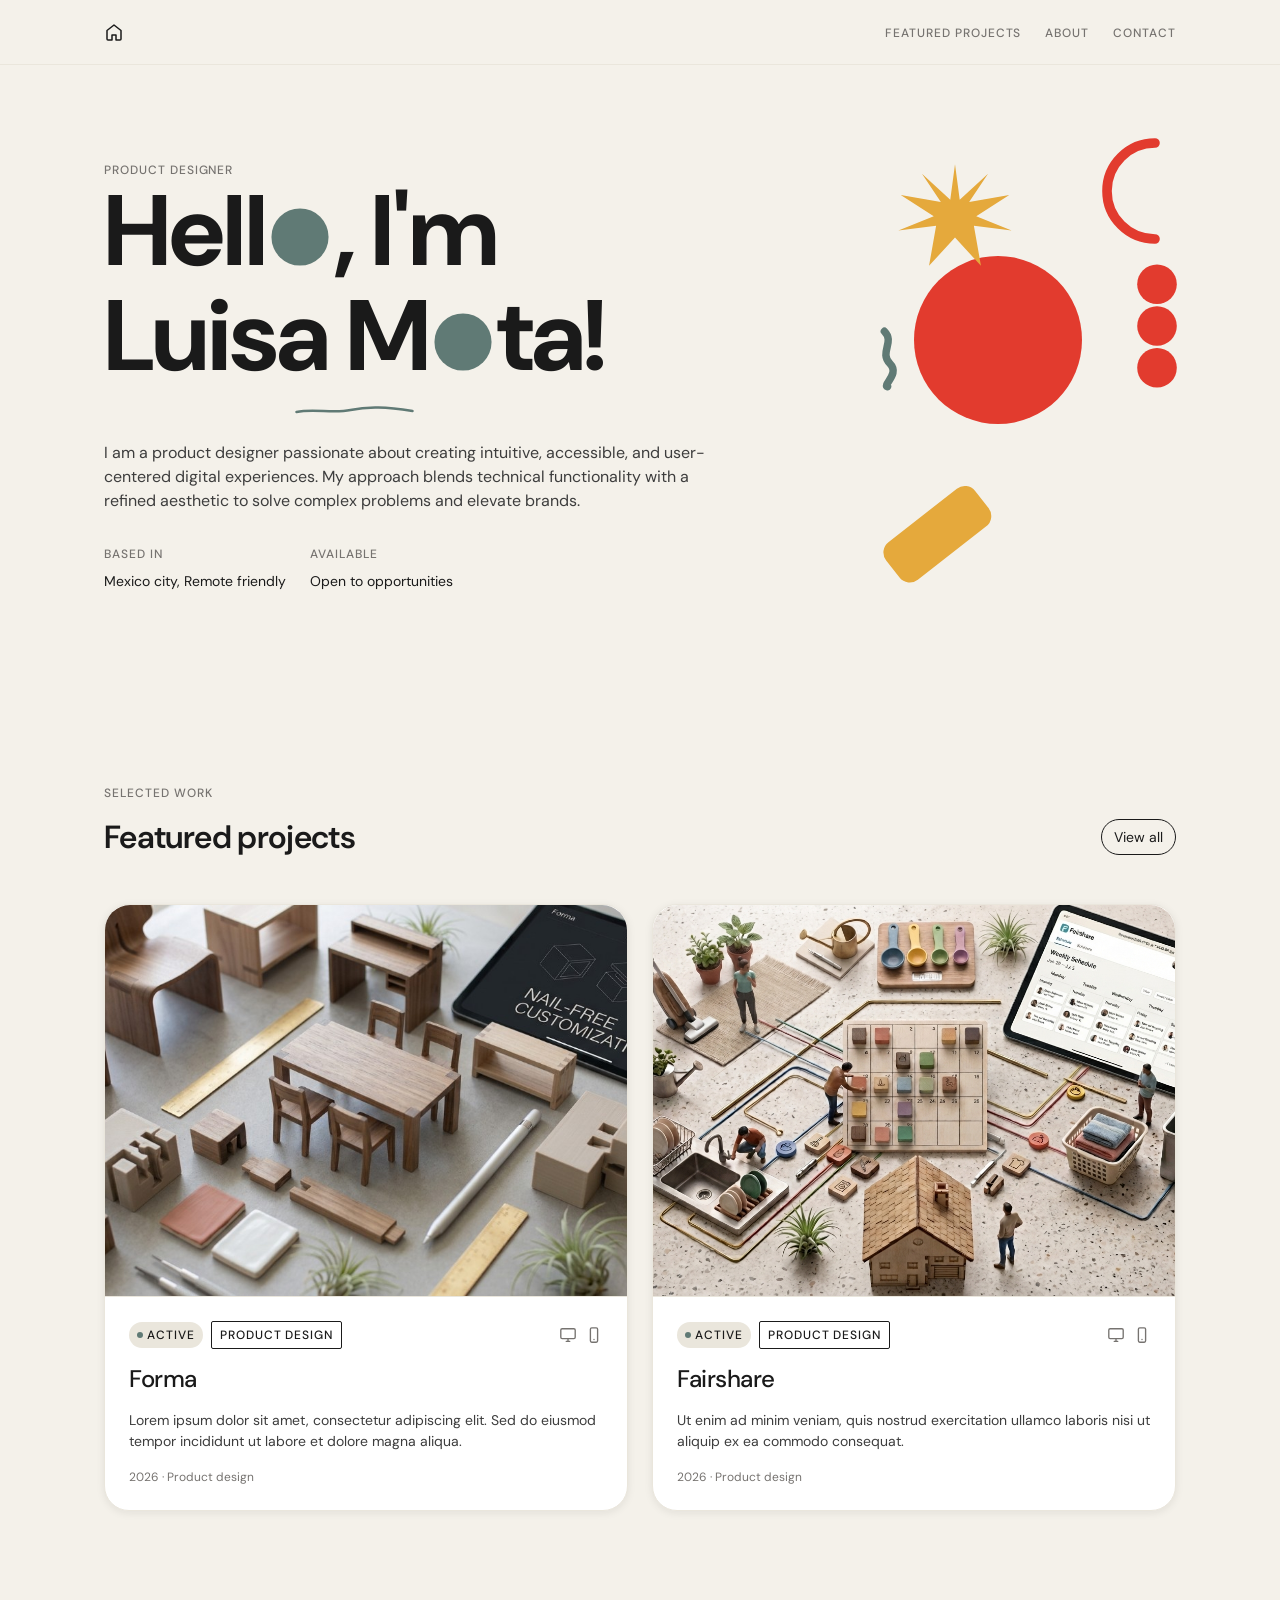
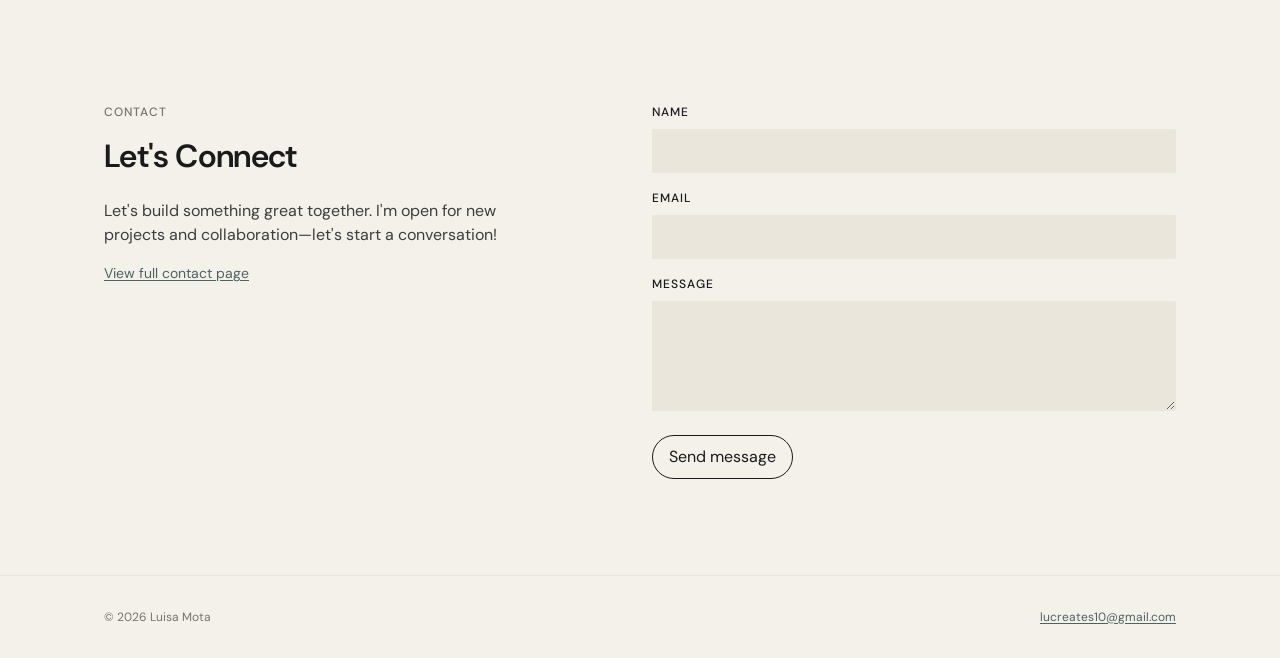
==== commit 001404f3: "Fairshare Content" ====
--- a/index.html
+++ b/index.html
@@ -11,7 +11,11 @@
   <header class="site-header">
     <div class="container">
       <nav class="site-nav" aria-label="Main">
-        <a href="index.html" class="site-nav__brand type-heading-md">Luisa Mota</a>
+        <a href="index.html" class="site-nav__brand" aria-label="Home">
+          <svg width="20" height="20" viewBox="0 0 20 20" fill="none" aria-hidden="true">
+            <path d="M3 8.5 10 3l7 5.5V17a1 1 0 0 1-1 1h-4v-5H8v5H4a1 1 0 0 1-1-1V8.5Z" stroke="currentColor" stroke-width="1.5" stroke-linejoin="round"/>
+          </svg>
+        </a>
 
         <ul class="site-nav__list">
           <li><a href="#work" class="site-nav__link type-label">Featured projects</a></li>
@@ -135,6 +139,16 @@
               <div class="card__meta">
                 <span class="badge badge--active">Active</span>
                 <span class="tag">Product design</span>
+                <span class="card__devices" aria-label="Responsive — desktop and mobile">
+                  <svg class="card__device-icon" viewBox="0 0 20 20" fill="none" aria-hidden="true">
+                    <rect x="2" y="3" width="16" height="11" rx="1.5" stroke="currentColor" stroke-width="1.5"/>
+                    <path d="M8 17h4M10 14v3" stroke="currentColor" stroke-width="1.5" stroke-linecap="round"/>
+                  </svg>
+                  <svg class="card__device-icon" viewBox="0 0 20 20" fill="none" aria-hidden="true">
+                    <rect x="6" y="2" width="8" height="16" rx="1.5" stroke="currentColor" stroke-width="1.5"/>
+                    <circle cx="10" cy="15" r="0.75" fill="currentColor"/>
+                  </svg>
+                </span>
               </div>
               <h3 class="type-heading-md">Forma</h3>
               <p class="type-body-sm text-secondary">Lorem ipsum dolor sit amet, consectetur adipiscing elit. Sed do eiusmod tempor incididunt ut labore et dolore magna aliqua.</p>
@@ -155,10 +169,20 @@
               <div class="card__meta">
                 <span class="badge badge--active">Active</span>
                 <span class="tag">Product design</span>
+                <span class="card__devices" aria-label="Responsive — desktop and mobile">
+                  <svg class="card__device-icon" viewBox="0 0 20 20" fill="none" aria-hidden="true">
+                    <rect x="2" y="3" width="16" height="11" rx="1.5" stroke="currentColor" stroke-width="1.5"/>
+                    <path d="M8 17h4M10 14v3" stroke="currentColor" stroke-width="1.5" stroke-linecap="round"/>
+                  </svg>
+                  <svg class="card__device-icon" viewBox="0 0 20 20" fill="none" aria-hidden="true">
+                    <rect x="6" y="2" width="8" height="16" rx="1.5" stroke="currentColor" stroke-width="1.5"/>
+                    <circle cx="10" cy="15" r="0.75" fill="currentColor"/>
+                  </svg>
+                </span>
               </div>
               <h3 class="type-heading-md">Fairshare</h3>
               <p class="type-body-sm text-secondary">Ut enim ad minim veniam, quis nostrud exercitation ullamco laboris nisi ut aliquip ex ea commodo consequat.</p>
-              <p class="type-caption text-muted">2024 · Product design</p>
+              <p class="type-caption text-muted">2026 · Product design</p>
             </div>
           </a>
         </div>
@@ -227,7 +251,7 @@
     <div class="container site-footer__inner">
       <p class="type-caption text-muted">© 2026 Luisa Mota</p>
       <p class="type-caption text-muted">
-        <a href="mailto:hello@luisamota.com" class="text-link">hello@luisamota.com</a>
+        <a href="mailto:lucreates10@gmail.com" class="text-link">lucreates10@gmail.com</a>
       </p>
     </div>
   </footer>
--- a/css/base.css
+++ b/css/base.css
@@ -238,7 +238,21 @@
 }
 
 .site-nav__brand {
+  display: inline-flex;
+  align-items: center;
+  justify-content: center;
   color: var(--text-primary);
+  transition: color var(--motion-fast) var(--ease-standard);
+}
+
+.site-nav__brand:hover {
+  color: var(--interactive);
+}
+
+.site-nav__brand:focus-visible {
+  outline: none;
+  border-radius: var(--radius-sm);
+  box-shadow: var(--shadow-focus);
 }
 
 .site-nav__list {
@@ -484,6 +498,19 @@
   gap: var(--space-2);
 }
 
+.card__devices {
+  display: inline-flex;
+  align-items: center;
+  gap: var(--space-2);
+  margin-left: auto;
+  color: var(--text-muted);
+}
+
+.card__device-icon {
+  width: 18px;
+  height: 18px;
+}
+
 /* Badges */
 
 .badge {
@@ -835,16 +862,21 @@
   padding-block: var(--space-16) var(--space-12);
 }
 
+.about-hero__main {
+  width: 100%;
+}
+
 .about-hero__tagline {
   margin-top: var(--space-4);
-  max-width: 66ch;
-}
-
-.about-hero__meta {
-  display: flex;
-  flex-wrap: wrap;
-  gap: var(--space-6);
+  max-width: none;
+}
+
+.about-hero__meta-card {
   margin-top: var(--space-8);
+}
+
+.about-hero__meta-list {
+  grid-template-columns: repeat(4, minmax(0, 1fr));
 }
 
 .about-page__body {
@@ -1170,6 +1202,18 @@
   gap: var(--space-4);
 }
 
+.project-gallery__row {
+  display: grid;
+  grid-template-columns: 1fr;
+  gap: var(--space-6);
+}
+
+@media (min-width: 1024px) {
+  .project-gallery__row {
+    grid-template-columns: repeat(2, minmax(0, 1fr));
+  }
+}
+
 .project-gallery__screen {
   margin: 0;
 }
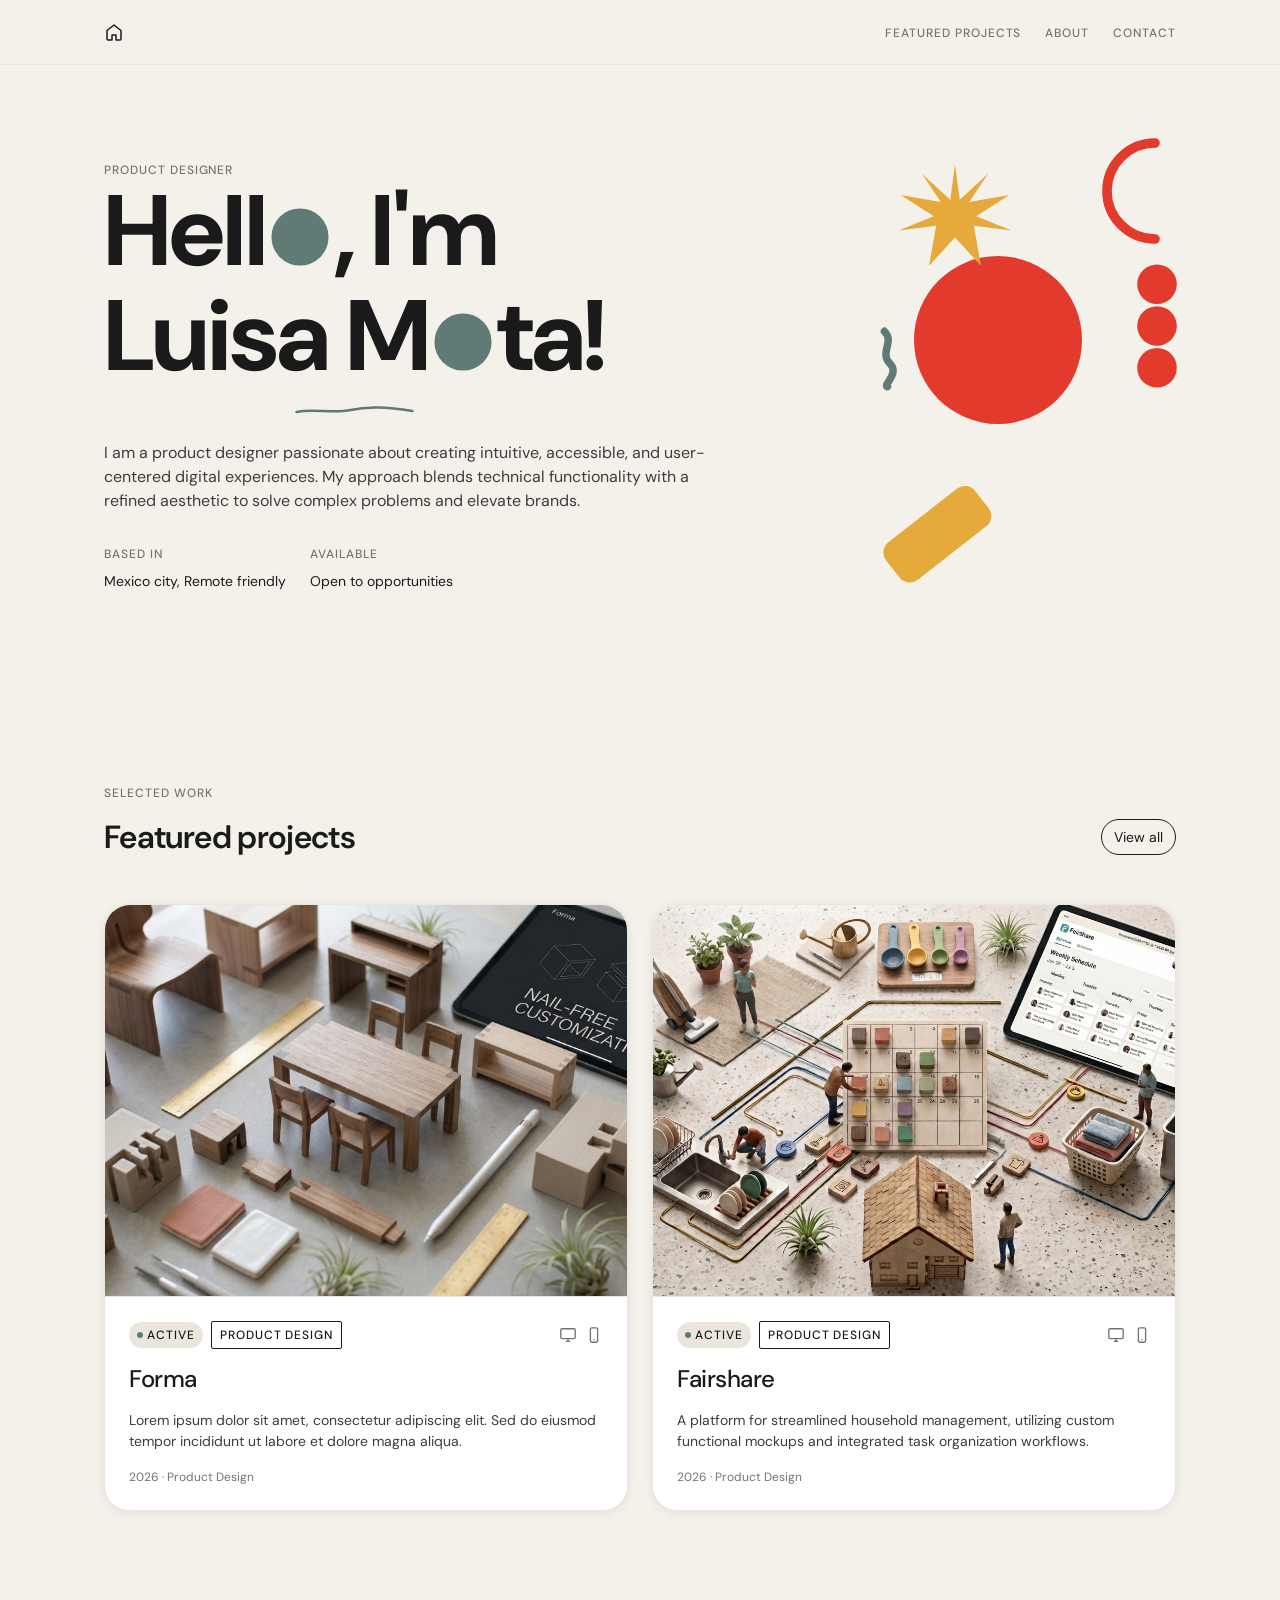
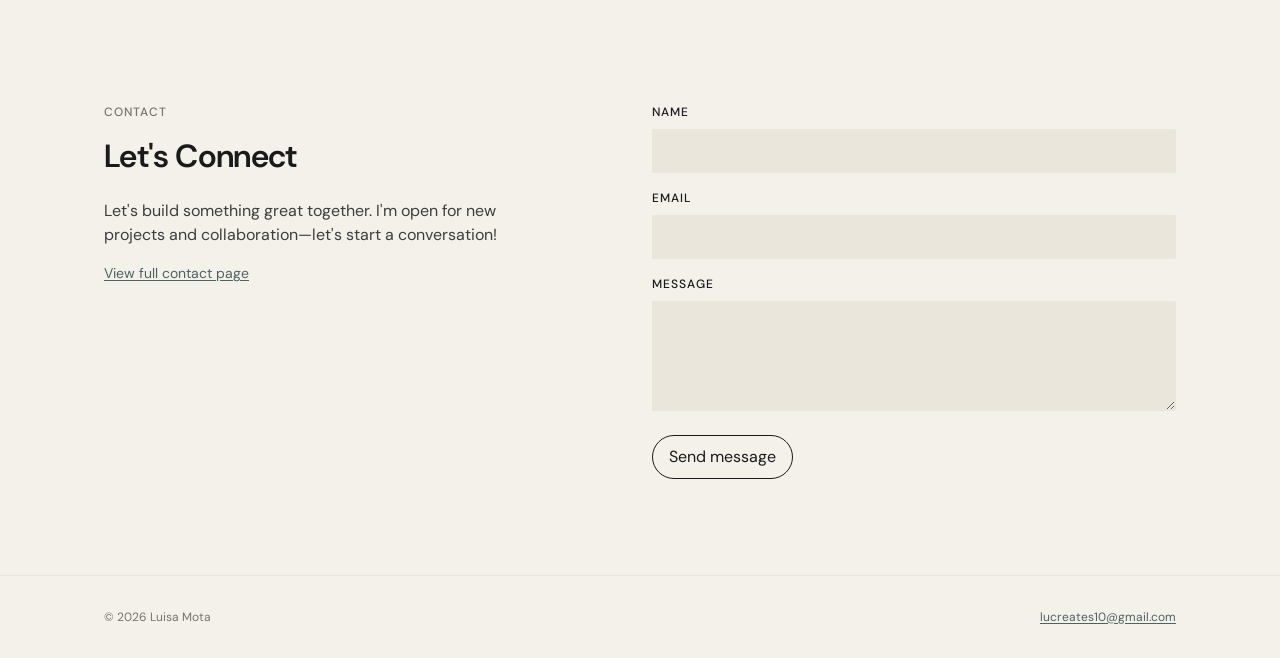
==== commit 8a024c1f: "Update Fairshare and Forma flows, assets, and layout. Co-authored-by: Cursor <cursoragent@cursor.com" ====
--- a/index.html
+++ b/index.html
@@ -138,7 +138,7 @@
             <div class="card__body">
               <div class="card__meta">
                 <span class="badge badge--active">Active</span>
-                <span class="tag">Product design</span>
+                <span class="tag">Product Design</span>
                 <span class="card__devices" aria-label="Responsive — desktop and mobile">
                   <svg class="card__device-icon" viewBox="0 0 20 20" fill="none" aria-hidden="true">
                     <rect x="2" y="3" width="16" height="11" rx="1.5" stroke="currentColor" stroke-width="1.5"/>
@@ -152,7 +152,7 @@
               </div>
               <h3 class="type-heading-md">Forma</h3>
               <p class="type-body-sm text-secondary">Lorem ipsum dolor sit amet, consectetur adipiscing elit. Sed do eiusmod tempor incididunt ut labore et dolore magna aliqua.</p>
-              <p class="type-caption text-muted">2026 · Product design</p>
+              <p class="type-caption text-muted">2026 · Product Design</p>
             </div>
           </a>
 
@@ -168,7 +168,7 @@
             <div class="card__body">
               <div class="card__meta">
                 <span class="badge badge--active">Active</span>
-                <span class="tag">Product design</span>
+                <span class="tag">Product Design</span>
                 <span class="card__devices" aria-label="Responsive — desktop and mobile">
                   <svg class="card__device-icon" viewBox="0 0 20 20" fill="none" aria-hidden="true">
                     <rect x="2" y="3" width="16" height="11" rx="1.5" stroke="currentColor" stroke-width="1.5"/>
@@ -181,8 +181,8 @@
                 </span>
               </div>
               <h3 class="type-heading-md">Fairshare</h3>
-              <p class="type-body-sm text-secondary">Ut enim ad minim veniam, quis nostrud exercitation ullamco laboris nisi ut aliquip ex ea commodo consequat.</p>
-              <p class="type-caption text-muted">2026 · Product design</p>
+              <p class="type-body-sm text-secondary">A platform for streamlined household management, utilizing custom functional mockups and integrated task organization workflows.</p>
+              <p class="type-caption text-muted">2026 · Product Design</p>
             </div>
           </a>
         </div>
--- a/css/base.css
+++ b/css/base.css
@@ -1235,7 +1235,7 @@
 
 @media (min-width: 1024px) {
   .project-content__body {
-    grid-column: 1 / 9;
+    grid-column: 1 / -1;
   }
 
   .project-content__aside {
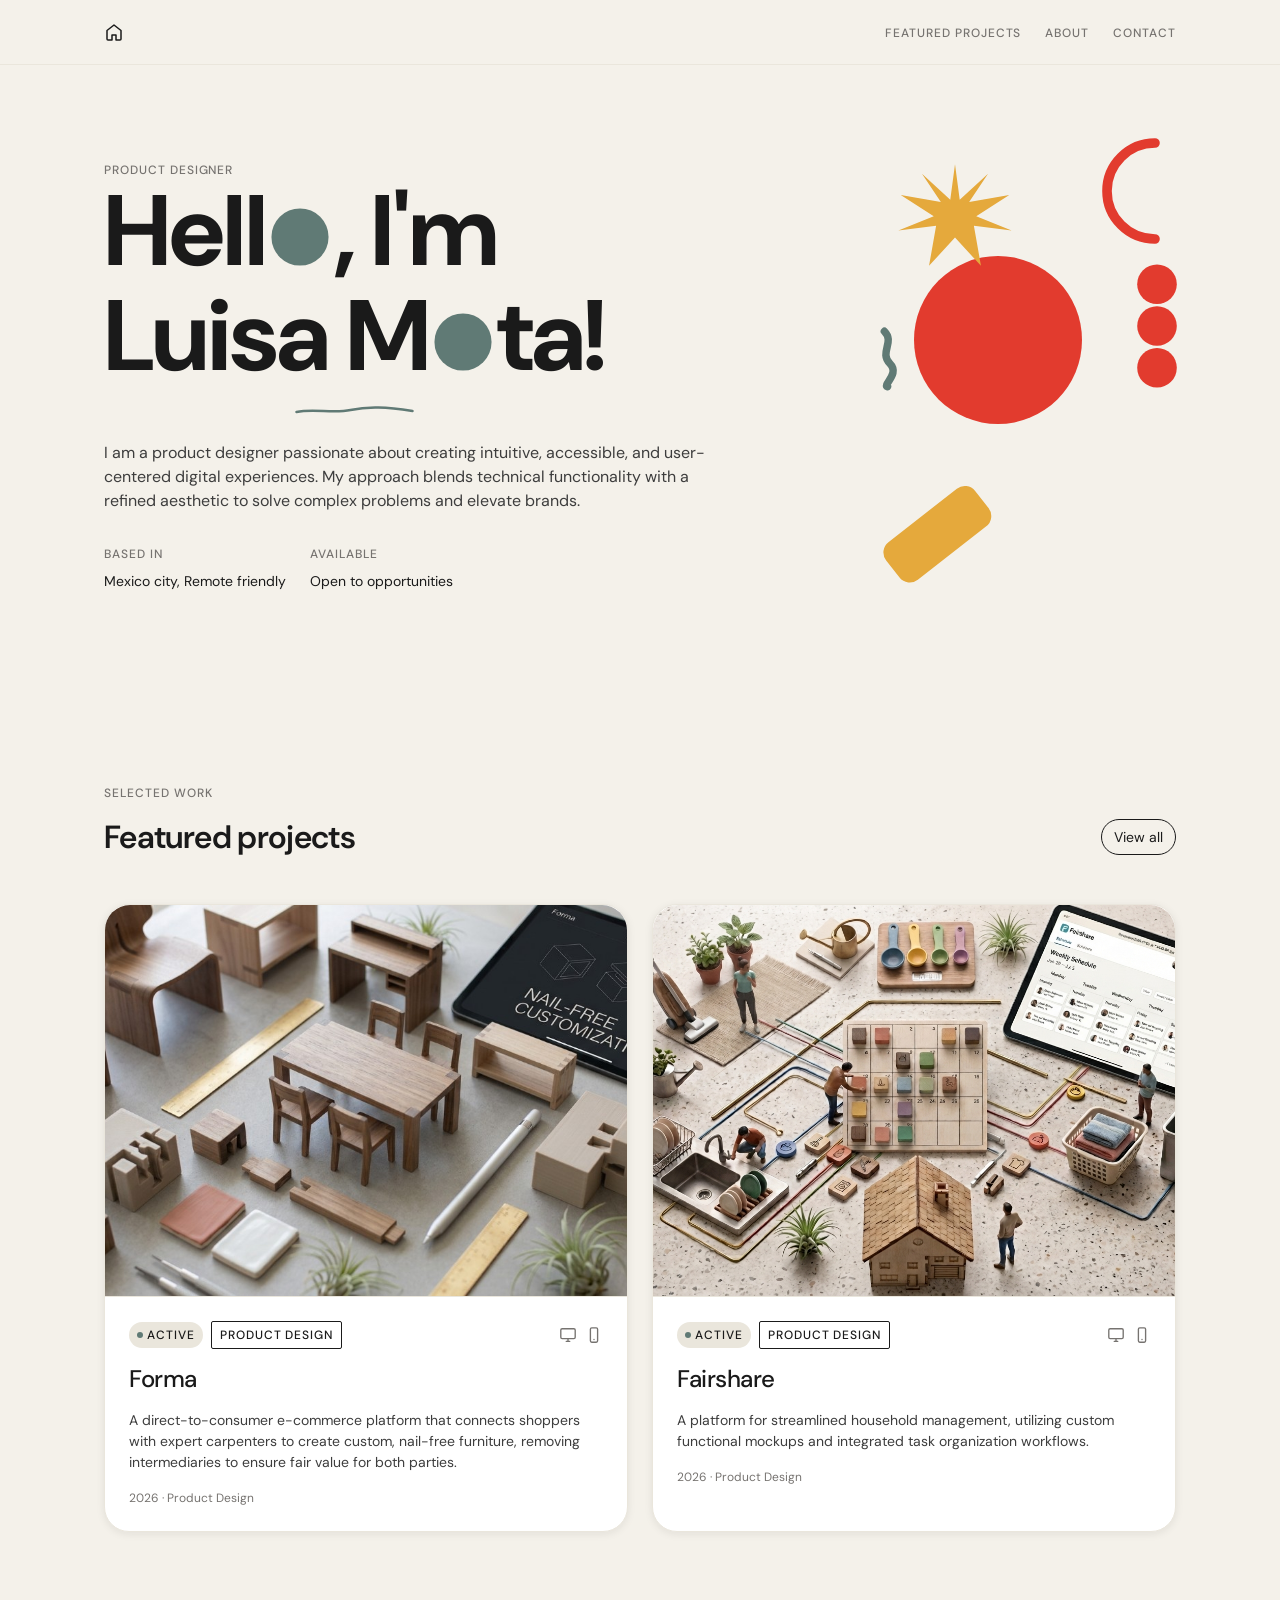
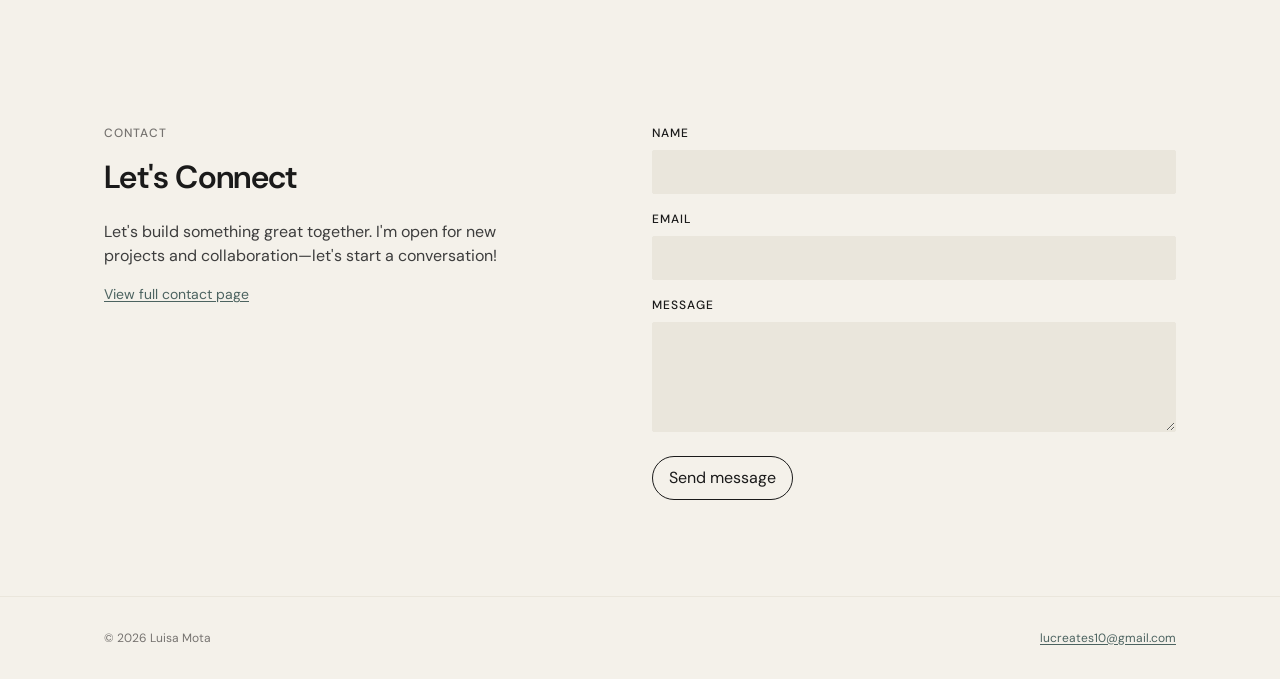
==== commit b815f711: "Sync Forma detail and homepage card copy with updated project content. Co-authored-by: Cursor <curso" ====
--- a/index.html
+++ b/index.html
@@ -151,7 +151,7 @@
                 </span>
               </div>
               <h3 class="type-heading-md">Forma</h3>
-              <p class="type-body-sm text-secondary">Lorem ipsum dolor sit amet, consectetur adipiscing elit. Sed do eiusmod tempor incididunt ut labore et dolore magna aliqua.</p>
+              <p class="type-body-sm text-secondary">A direct-to-consumer e-commerce platform that connects shoppers with expert carpenters to create custom, nail-free furniture, removing intermediaries to ensure fair value for both parties.</p>
               <p class="type-caption text-muted">2026 · Product Design</p>
             </div>
           </a>
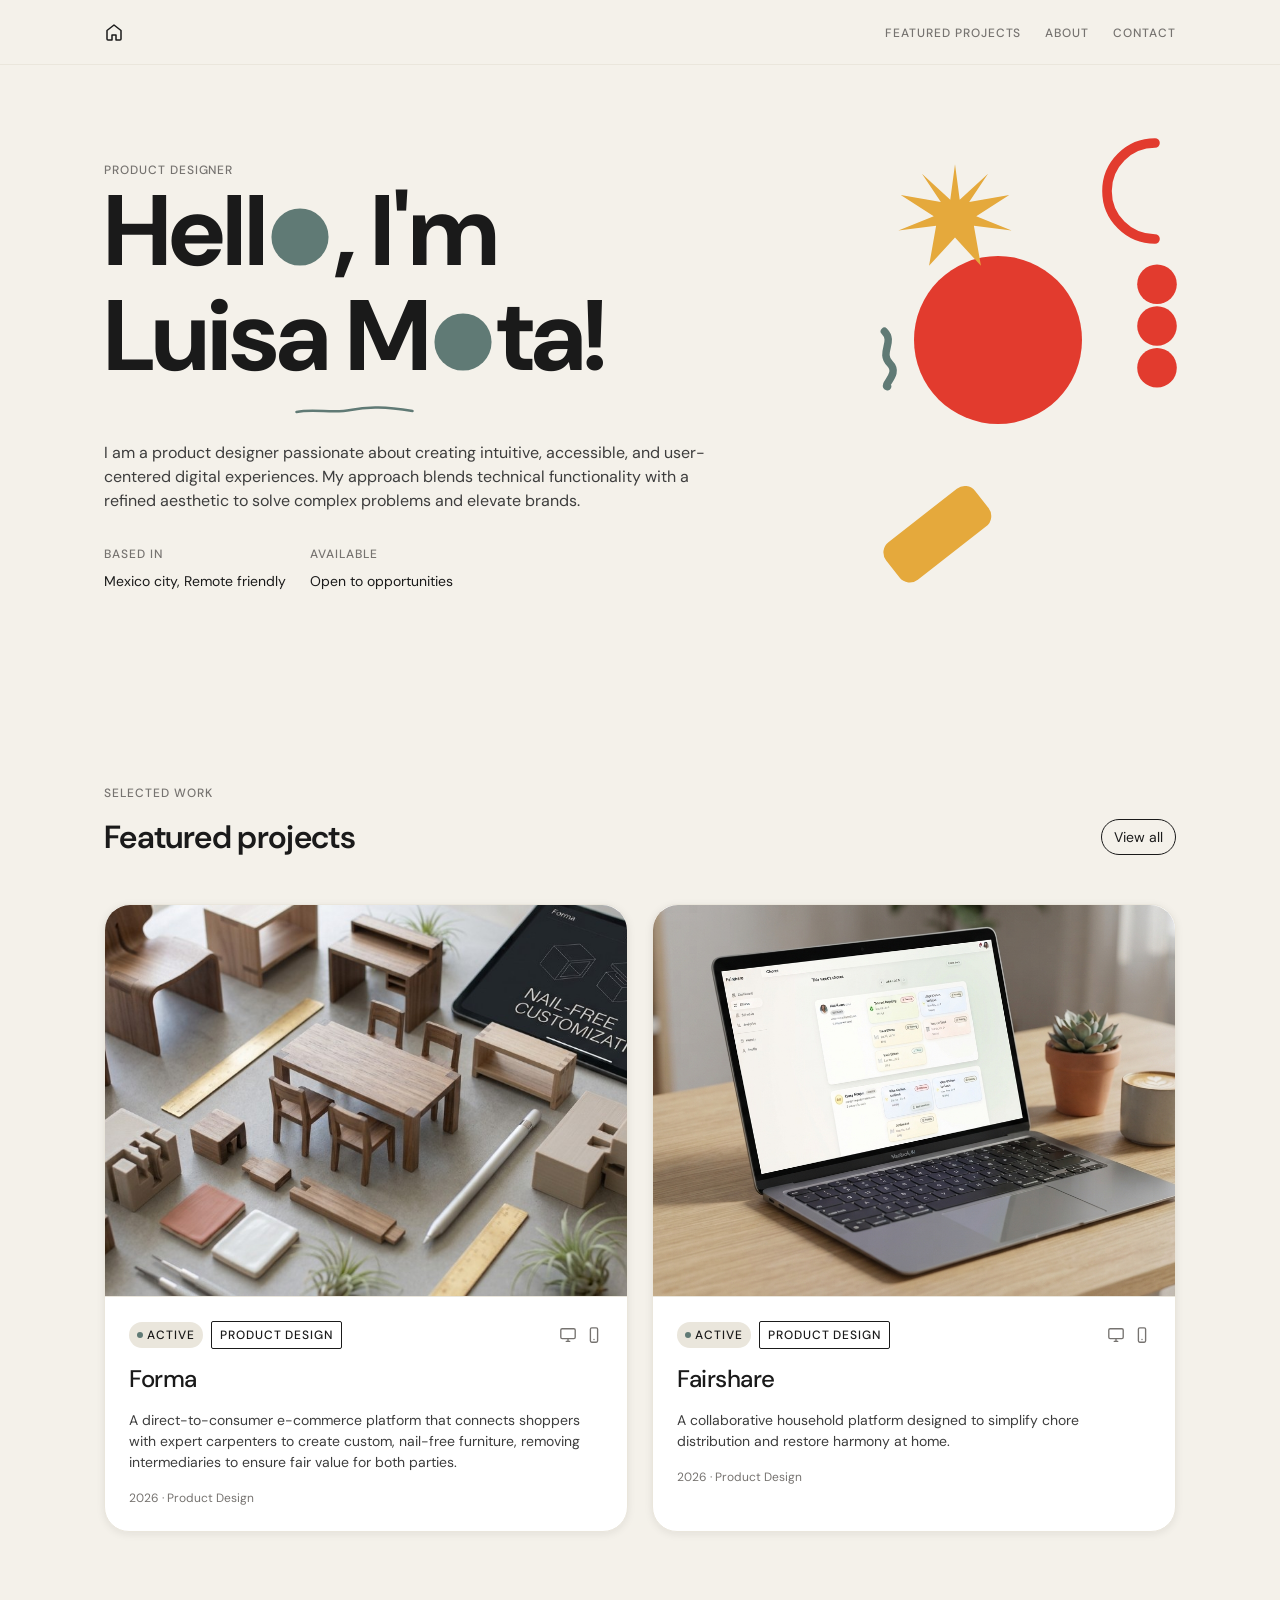
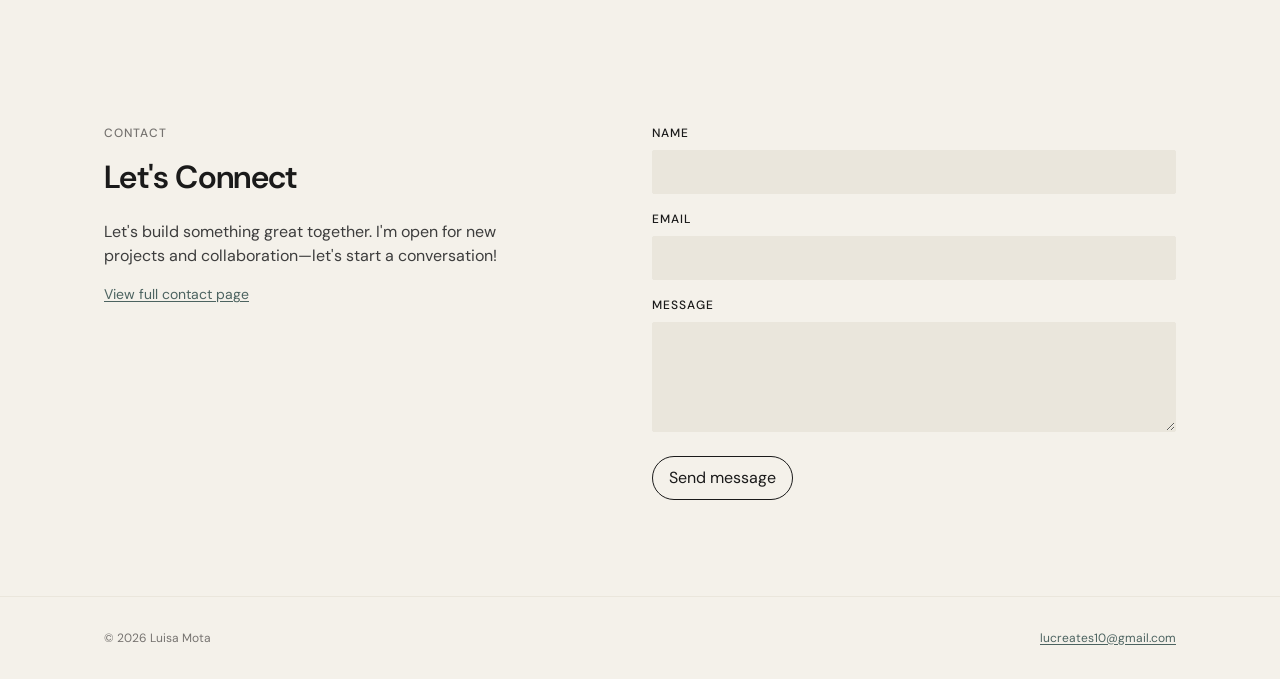
==== commit a9e9c040: "Update Fairshare copy and homepage card. Sync the Fairshare case study and homepage preview with the" ====
--- a/index.html
+++ b/index.html
@@ -159,9 +159,9 @@
           <a href="Fairshare/fairshare.html" class="card">
             <div class="card__media">
               <img
-                src="Fairshare/Assets/Fairshare-DetailCard.png"
+                src="Fairshare/Assets/Thumbnail.png"
                 alt="Fairshare equitable home care diorama with calendar board, task zones, and app dashboard"
-                width="1376"
+                width="1365"
                 height="768"
               >
             </div>
@@ -181,7 +181,7 @@
                 </span>
               </div>
               <h3 class="type-heading-md">Fairshare</h3>
-              <p class="type-body-sm text-secondary">A platform for streamlined household management, utilizing custom functional mockups and integrated task organization workflows.</p>
+              <p class="type-body-sm text-secondary">A collaborative household platform designed to simplify chore distribution and restore harmony at home.</p>
               <p class="type-caption text-muted">2026 · Product Design</p>
             </div>
           </a>
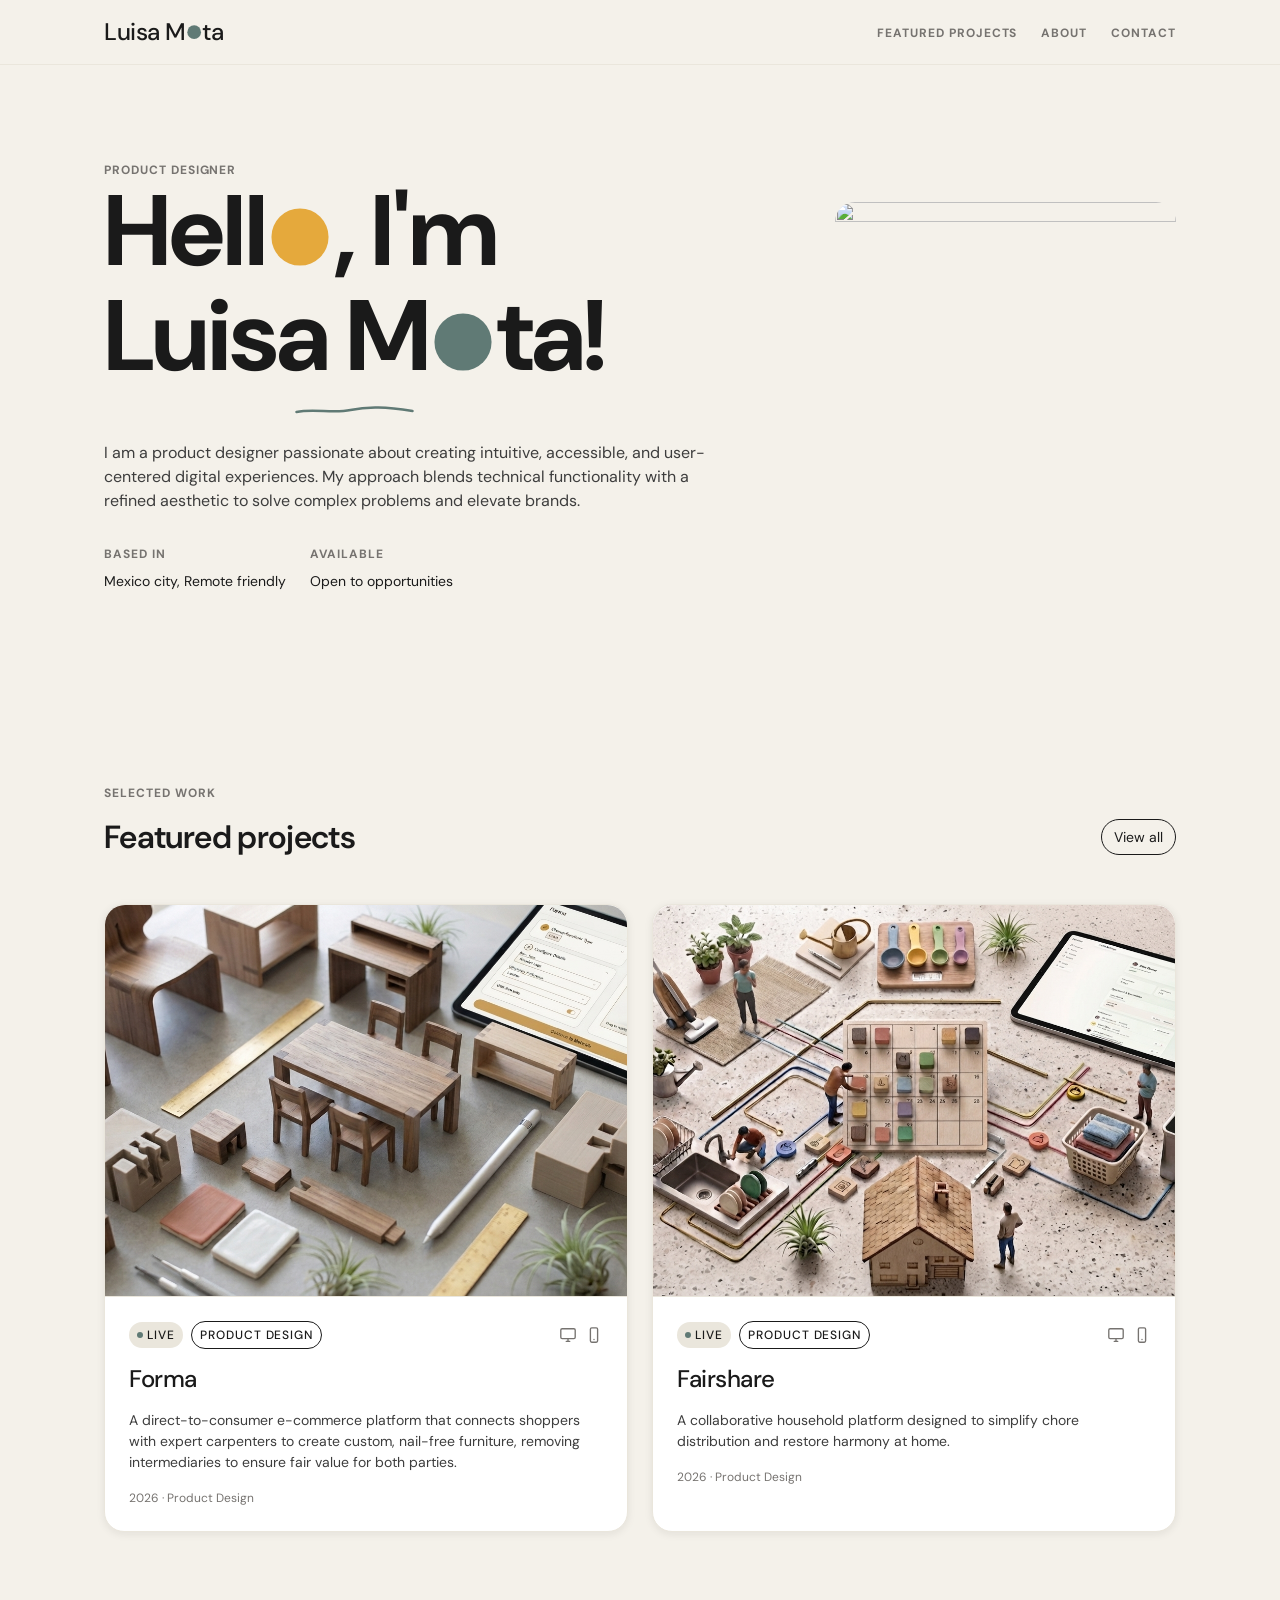
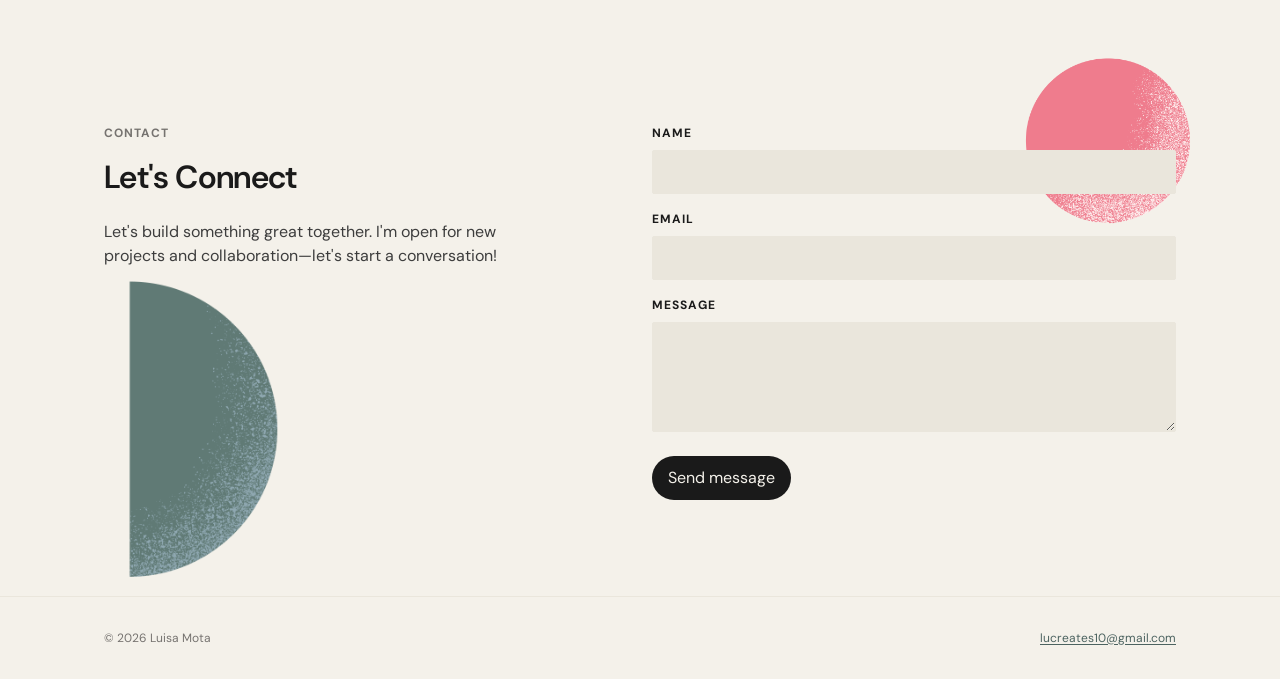
==== commit 72f95e61: "Refresh portfolio with Wonder assets, decorative shapes, and updated project pages. Add the About me" ====
--- a/index.html
+++ b/index.html
@@ -11,11 +11,7 @@
   <header class="site-header">
     <div class="container">
       <nav class="site-nav" aria-label="Main">
-        <a href="index.html" class="site-nav__brand" aria-label="Home">
-          <svg width="20" height="20" viewBox="0 0 20 20" fill="none" aria-hidden="true">
-            <path d="M3 8.5 10 3l7 5.5V17a1 1 0 0 1-1 1h-4v-5H8v5H4a1 1 0 0 1-1-1V8.5Z" stroke="currentColor" stroke-width="1.5" stroke-linejoin="round"/>
-          </svg>
-        </a>
+        <a href="index.html" class="site-nav__brand type-heading-md" aria-label="Luisa Mota — Home">Luisa M<span class="site-nav__brand-circle" aria-hidden="true"><svg viewBox="0 0 100 100" xmlns="http://www.w3.org/2000/svg"><circle fill="currentColor" cx="50" cy="50" r="42"/></svg></span>ta</a>
 
         <ul class="site-nav__list">
           <li><a href="#work" class="site-nav__link type-label">Featured projects</a></li>
@@ -52,7 +48,7 @@
             <p class="type-label text-muted">Product designer</p>
             <div class="shape-group hero__title-group">
               <h1 id="hero-heading" class="type-display" aria-label="Hello, I'm Luisa Mota!">
-                <span class="hero-title__line">Hell<span class="hero-title__circle" aria-hidden="true"><svg viewBox="0 0 100 100" xmlns="http://www.w3.org/2000/svg"><circle fill="currentColor" cx="50" cy="50" r="42"/></svg></span>, I'm</span>
+                <span class="hero-title__line">Hell<span class="hero-title__circle hero-title__circle--ochre" aria-hidden="true"><svg viewBox="0 0 100 100" xmlns="http://www.w3.org/2000/svg"><circle fill="currentColor" cx="50" cy="50" r="42"/></svg></span>, I'm</span>
                 <span class="hero-title__name-wrap">
                   <span class="hero-title__name">Luisa M<span class="hero-title__circle" aria-hidden="true"><svg viewBox="0 0 100 100" xmlns="http://www.w3.org/2000/svg"><circle fill="currentColor" cx="50" cy="50" r="42"/></svg></span>ta!</span>
                   <span class="hero__line" aria-hidden="true">
@@ -77,39 +73,14 @@
               </div>
             </dl>
           </div>
-          <div class="hero__shapes" aria-hidden="true">
-            <div class="hero__shape hero__shape--wave">
-              <svg viewBox="0 0 120 50" xmlns="http://www.w3.org/2000/svg">
-                <path fill="none" stroke="currentColor" stroke-width="14" stroke-linecap="round" d="M8 28 C28 8 48 38 68 18 S108 32 112 22"/>
-              </svg>
-            </div>
-            <div class="hero__shape hero__shape--sun">
-              <svg viewBox="0 0 100 100" xmlns="http://www.w3.org/2000/svg">
-                <polygon fill="currentColor" points="50,2 54,32 78,10 62,34 96,28 68,46 98,58 66,54 72,88 50,64 28,88 34,54 2,58 32,46 4,28 38,34 22,10 46,32"/>
-              </svg>
-            </div>
-            <div class="hero__shape hero__shape--semiring">
-              <svg viewBox="0 0 100 55" xmlns="http://www.w3.org/2000/svg">
-                <path fill="none" stroke="currentColor" stroke-width="8" stroke-linecap="round" d="M10 45 A40 40 0 0 1 90 45"/>
-              </svg>
-            </div>
-            <div class="hero__shape hero__shape--circle-lg">
-              <svg viewBox="0 0 100 100" xmlns="http://www.w3.org/2000/svg">
-                <circle fill="currentColor" cx="50" cy="50" r="42"/>
-              </svg>
-            </div>
-            <div class="hero__shape hero__shape--stack">
-              <svg viewBox="0 0 60 120" xmlns="http://www.w3.org/2000/svg">
-                <circle fill="currentColor" cx="30" cy="22" r="18"/>
-                <circle fill="currentColor" cx="30" cy="60" r="18"/>
-                <circle fill="currentColor" cx="30" cy="98" r="18"/>
-              </svg>
-            </div>
-            <div class="hero__shape hero__shape--rect">
-              <svg viewBox="0 0 120 70" xmlns="http://www.w3.org/2000/svg">
-                <rect fill="currentColor" x="8" y="18" width="104" height="44" rx="12" ry="12"/>
-              </svg>
-            </div>
+          <div class="hero__media" aria-hidden="true">
+            <img
+              class="hero__image"
+              src="Wonder/Heroe.png"
+              alt=""
+              width="2618"
+              height="2684"
+            >
           </div>
         </div>
       </div>
@@ -129,15 +100,15 @@
           <a href="Forma/forma.html" class="card">
             <div class="card__media">
               <img
-                src="Forma/assets/forma-card.jpg"
+                src="Forma/assets/Forma-ProjectCard.png"
                 alt="Forma modular furniture models and nail-free customization interface on a design workspace"
-                width="1024"
-                height="571"
+                width="1376"
+                height="768"
               >
             </div>
             <div class="card__body">
               <div class="card__meta">
-                <span class="badge badge--active">Active</span>
+                <span class="badge badge--live">Live</span>
                 <span class="tag">Product Design</span>
                 <span class="card__devices" aria-label="Responsive — desktop and mobile">
                   <svg class="card__device-icon" viewBox="0 0 20 20" fill="none" aria-hidden="true">
@@ -159,7 +130,7 @@
           <a href="Fairshare/fairshare.html" class="card">
             <div class="card__media">
               <img
-                src="Fairshare/Assets/Thumbnail.png"
+                src="Fairshare/Assets/Fairshare-DeatilCard.png"
                 alt="Fairshare equitable home care diorama with calendar board, task zones, and app dashboard"
                 width="1365"
                 height="768"
@@ -167,7 +138,7 @@
             </div>
             <div class="card__body">
               <div class="card__meta">
-                <span class="badge badge--active">Active</span>
+                <span class="badge badge--live">Live</span>
                 <span class="tag">Product Design</span>
                 <span class="card__devices" aria-label="Responsive — desktop and mobile">
                   <svg class="card__device-icon" viewBox="0 0 20 20" fill="none" aria-hidden="true">
@@ -189,7 +160,24 @@
       </div>
     </section>
 
-    <section id="contact" class="section" aria-labelledby="contact-heading">
+    <section id="contact" class="section home-contact" aria-labelledby="contact-heading">
+      <div class="home-contact__decor" aria-hidden="true">
+        <img
+          class="home-contact__shape home-contact__shape--circle"
+          src="Wonder/assets/wonder-circle-pink.png"
+          alt=""
+          width="6400"
+          height="6400"
+        >
+        <img
+          class="home-contact__shape home-contact__shape--arc"
+          src="Wonder/assets/wonder-half-circle-teal.png"
+          alt=""
+          width="6400"
+          height="6400"
+        >
+      </div>
+
       <div class="container">
         <div class="grid contact__grid">
           <div class="contact__intro">
@@ -200,9 +188,6 @@
             <p class="type-body text-secondary prose">
               Let's build something great together. I'm open for new projects and collaboration—let's start a conversation!
             </p>
-            <p class="type-body-sm text-secondary stack-4">
-              <a href="Contact/contact.html" class="text-link">View full contact page</a>
-            </p>
           </div>
 
           <form class="contact__form" action="#" method="post">
@@ -239,7 +224,7 @@
               ></textarea>
             </div>
             <div class="contact__actions">
-              <button type="submit" class="btn btn--secondary">Send message</button>
+              <button type="submit" class="btn btn--primary">Send message</button>
             </div>
           </form>
         </div>
--- a/css/base.css
+++ b/css/base.css
@@ -116,7 +116,7 @@
 
 .type-label {
   font-size: var(--size-100);
-  font-weight: var(--font-weight-medium);
+  font-weight: var(--font-weight-bold);
   line-height: var(--line-normal);
   letter-spacing: var(--track-wide);
   text-transform: uppercase;
@@ -253,6 +253,20 @@
   outline: none;
   border-radius: var(--radius-sm);
   box-shadow: var(--shadow-focus);
+}
+
+.site-nav__brand-circle {
+  display: inline-block;
+  width: 0.68em;
+  height: 0.68em;
+  vertical-align: -0.06em;
+  color: var(--interactive);
+}
+
+.site-nav__brand-circle svg {
+  display: block;
+  width: 100%;
+  height: 100%;
 }
 
 .site-nav__list {
@@ -373,6 +387,10 @@
   padding-inline: var(--space-6);
 }
 
+.btn__icon {
+  flex-shrink: 0;
+}
+
 .btn--primary {
   background-color: var(--bg-inverse);
   color: var(--text-inverse);
@@ -452,7 +470,7 @@
   flex-direction: column;
   background-color: var(--bg-raised);
   border: var(--border-hairline);
-  border-radius: 25px;
+  border-radius: var(--radius-photo);
   box-shadow: var(--shadow-raised);
   transition: border-color var(--motion-fast) var(--ease-standard),
     box-shadow var(--motion-fast) var(--ease-standard);
@@ -474,7 +492,7 @@
   aspect-ratio: 4 / 3;
   background-color: var(--bg-sunken);
   border-bottom: var(--border-hairline);
-  border-radius: 25px 25px 0 0;
+  border-radius: var(--radius-photo) var(--radius-photo) 0 0;
   overflow: hidden;
 }
 
@@ -531,12 +549,12 @@
   color: var(--text-secondary);
 }
 
-.badge--active {
+.badge--live {
   background-color: var(--bg-sunken);
   color: var(--text-primary);
 }
 
-.badge--active::before {
+.badge--live::before {
   content: '';
   width: 6px;
   height: 6px;
@@ -549,7 +567,7 @@
   align-items: center;
   padding: var(--space-1) var(--space-2);
   border: var(--border-strong);
-  border-radius: var(--radius-sm);
+  border-radius: var(--radius-pill);
   font-size: var(--size-100);
   font-weight: var(--font-weight-medium);
   line-height: var(--line-normal);
@@ -618,81 +636,18 @@
   grid-column: 1 / -1;
 }
 
-.hero__shapes {
+.hero__media {
   grid-column: 1 / -1;
-  position: relative;
-  width: 280px;
-  height: 400px;
+  width: min(100%, 320px);
   margin-inline: auto;
   margin-top: var(--space-12);
 }
 
-.hero__shape {
-  position: absolute;
-}
-
-.hero__shape svg {
+.hero__image {
   display: block;
   width: 100%;
-  height: 100%;
-  overflow: visible;
-}
-
-.hero__shape--wave {
-  left: -18px;
-  top: 46%;
-  width: 64px;
-  height: 210px;
-  color: var(--interactive);
-  transform: translateY(-50%) rotate(90deg);
-  z-index: 3;
-}
-
-.hero__shape--sun {
-  left: 24px;
-  top: 0;
-  width: 108px;
-  height: 108px;
-  color: var(--status-warning);
-  z-index: 2;
-}
-
-.hero__shape--semiring {
-  right: -14px;
-  top: -10px;
-  width: 112px;
-  height: 76px;
-  color: var(--expressive);
-  transform: rotate(-90deg);
-  z-index: 1;
-}
-
-.hero__shape--circle-lg {
-  left: 28px;
-  top: 72px;
-  width: 184px;
-  height: 184px;
-  color: var(--expressive);
-  z-index: 0;
-}
-
-.hero__shape--stack {
-  right: -10px;
-  top: 92px;
-  width: 62px;
-  height: 124px;
-  color: var(--expressive);
-  z-index: 2;
-}
-
-.hero__shape--rect {
-  left: -4px;
-  bottom: 20px;
-  width: 124px;
-  height: 72px;
-  color: var(--status-warning);
-  transform: rotate(-38deg);
-  z-index: 3;
+  height: auto;
+  border-radius: var(--radius-photo);
 }
 
 .hero__title-group {
@@ -707,6 +662,14 @@
   color: var(--interactive);
 }
 
+.hero-title__circle--ochre {
+  color: var(--status-warning);
+}
+
+.hero-title__circle--red {
+  color: var(--expressive);
+}
+
 .hero-title__circle svg {
   display: block;
   width: 100%;
@@ -773,53 +736,13 @@
     grid-column: 1 / 8;
   }
 
-  .hero__shapes {
+  .hero__media {
     grid-column: 9 / 13;
+    width: 100%;
+    max-width: 360px;
     margin-top: 0;
     margin-inline: 0;
     justify-self: end;
-    width: 300px;
-    height: 430px;
-  }
-
-  .hero__shape--wave {
-    left: -22px;
-    height: 230px;
-  }
-
-  .hero__shape--sun {
-    left: 20px;
-    top: 0;
-    width: 118px;
-    height: 118px;
-  }
-
-  .hero__shape--semiring {
-    right: -18px;
-    top: -12px;
-    width: 120px;
-    height: 82px;
-  }
-
-  .hero__shape--circle-lg {
-    left: 22px;
-    top: 78px;
-    width: 200px;
-    height: 200px;
-  }
-
-  .hero__shape--stack {
-    right: -14px;
-    top: 98px;
-    width: 66px;
-    height: 132px;
-  }
-
-  .hero__shape--rect {
-    left: -8px;
-    bottom: 24px;
-    width: 132px;
-    height: 76px;
   }
 }
 
@@ -909,6 +832,7 @@
   width: 100%;
   height: auto;
   object-fit: cover;
+  border-radius: var(--radius-photo);
 }
 
 @media (min-width: 1024px) {
@@ -924,6 +848,96 @@
 
 /* Contact */
 
+.home-contact {
+  position: relative;
+  overflow: hidden;
+}
+
+.home-contact .container {
+  position: relative;
+  z-index: 1;
+}
+
+.home-contact__decor {
+  position: absolute;
+  inset: 0;
+  pointer-events: none;
+  z-index: 0;
+}
+
+.home-contact__shape {
+  position: absolute;
+  display: block;
+  width: auto;
+  height: auto;
+  object-fit: contain;
+  pointer-events: none;
+}
+
+.home-contact__shape--circle {
+  top: 0;
+  right: -0.5rem;
+  width: clamp(10rem, 16vw, 13.5rem);
+}
+
+.home-contact__shape--arc {
+  bottom: -1.5rem;
+  left: -2.5rem;
+  width: clamp(14rem, 28vw, 22rem);
+}
+
+@media (min-width: 1024px) {
+  .home-contact__shape--circle {
+    top: 0.5rem;
+    right: max(var(--layout-margin), calc((100vw - var(--layout-container)) / 2));
+    width: 13.5rem;
+  }
+
+  .home-contact__shape--arc {
+    bottom: -1rem;
+    left: calc(max(var(--layout-margin), (100vw - var(--layout-container)) / 2) - 3.5rem);
+    width: 22rem;
+  }
+}
+
+.contact-page {
+  position: relative;
+  overflow: hidden;
+}
+
+.contact-page .container {
+  position: relative;
+  z-index: 1;
+}
+
+.contact-page__decor {
+  position: absolute;
+  inset: 0;
+  pointer-events: none;
+  z-index: 0;
+}
+
+.contact-page__shape {
+  position: absolute;
+  display: block;
+  width: auto;
+  height: auto;
+  object-fit: contain;
+  pointer-events: none;
+}
+
+.contact-page__shape--loopy {
+  top: -1.5rem;
+  right: -1.25rem;
+  width: clamp(11rem, 22vw, 18rem);
+}
+
+.contact-page__shape--sun {
+  bottom: -2.5rem;
+  left: -2.75rem;
+  width: clamp(16rem, 32vw, 27.5rem);
+}
+
 .contact__grid {
   align-items: start;
 }
@@ -946,6 +960,18 @@
 }
 
 @media (min-width: 1024px) {
+  .contact-page__shape--loopy {
+    top: -2rem;
+    right: -1.5rem;
+    width: 17.5rem;
+  }
+
+  .contact-page__shape--sun {
+    bottom: -3.5rem;
+    left: -3.5rem;
+    width: 27.5rem;
+  }
+
   .contact__intro {
     grid-column: 1 / 6;
     margin-bottom: 0;
@@ -1010,10 +1036,29 @@
 }
 
 .project-hero__meta {
+  position: relative;
+  overflow: hidden;
   padding: var(--space-6);
-  background-color: var(--bg-raised);
   border: var(--border-hairline);
-  border-radius: var(--radius-md);
+  border-color: color-mix(in srgb, var(--color-ink-mute) 16%, var(--color-paper-dim));
+  border-radius: 25px;
+  background-color: #FDFCF8;
+  background-image: radial-gradient(
+    circle at center,
+    color-mix(in srgb, var(--color-ink-mute) 28%, transparent) 0.6px,
+    transparent 0.6px
+  );
+  background-size: 18px 18px;
+  box-shadow:
+    0 1px 2px rgba(26, 26, 26, 0.04),
+    0 10px 28px rgba(26, 26, 26, 0.06);
+}
+
+.project-hero__meta dt.type-label,
+.project-hero__published > .type-label {
+  font-size: var(--size-200);
+  font-weight: 800;
+  color: rgba(118, 115, 112, 1);
 }
 
 .project-hero__aside-col {
@@ -1025,12 +1070,16 @@
 }
 
 .project-hero__meta-list {
+  position: relative;
+  z-index: 1;
   display: grid;
   grid-template-columns: 1fr 1fr;
   gap: var(--space-6);
 }
 
 .project-hero__published {
+  position: relative;
+  z-index: 1;
   margin-top: var(--space-6);
   padding-top: var(--space-6);
   border-top: var(--border-hairline);
@@ -1071,6 +1120,72 @@
   height: calc(var(--shape-size-lg) / 2);
 }
 
+.project-hero--forma .project-hero__shape-wrap {
+  pointer-events: none;
+}
+
+.project-hero--forma .project-hero__shape {
+  display: block;
+  width: 100%;
+  height: auto;
+  object-fit: contain;
+}
+
+.project-hero--forma .project-hero__shape-wrap--loopy {
+  width: clamp(7.5rem, 18vw, 9.5rem);
+  margin-top: var(--space-8);
+}
+
+.project-hero--forma .project-hero__shape-wrap--loopy .project-hero__shape {
+  transform: rotate(-12deg);
+  transform-origin: 30% 70%;
+}
+
+.project-hero--forma .project-hero__aside-col {
+  position: relative;
+}
+
+.project-hero--forma .project-hero__shape-wrap--star {
+  position: absolute;
+  top: -0.5rem;
+  right: -1rem;
+  z-index: 2;
+  width: clamp(4.5rem, 12vw, 5.75rem);
+}
+
+.project-hero--forma .project-hero__shape-wrap--star .project-hero__shape {
+  transform: rotate(18deg);
+  transform-origin: center center;
+}
+
+.project-hero--fairshare .project-hero__shape-wrap {
+  pointer-events: none;
+}
+
+.project-hero--fairshare .project-hero__shape {
+  display: block;
+  width: 100%;
+  height: auto;
+  object-fit: contain;
+}
+
+.project-hero--fairshare .project-hero__shape-wrap--wave {
+  width: clamp(11rem, 28vw, 15.5rem);
+  margin-top: var(--space-8);
+}
+
+.project-hero--fairshare .project-hero__aside-col {
+  position: relative;
+}
+
+.project-hero--fairshare .project-hero__shape-wrap--circle {
+  position: absolute;
+  right: -2.25rem;
+  bottom: -2.25rem;
+  z-index: 2;
+  width: clamp(6.5rem, 16vw, 8.5rem);
+}
+
 .project-section__index-shape {
   flex-shrink: 0;
   width: var(--shape-size-sm);
@@ -1097,6 +1212,28 @@
   .project-hero__aside-col {
     grid-column: 9 / 13;
     margin-top: 0;
+  }
+
+  .project-hero--forma .project-hero__shape-wrap--loopy {
+    width: 9.5rem;
+    margin-top: var(--space-10);
+  }
+
+  .project-hero--forma .project-hero__shape-wrap--star {
+    top: -0.75rem;
+    right: -1.5rem;
+    width: 5.75rem;
+  }
+
+  .project-hero--fairshare .project-hero__shape-wrap--wave {
+    width: 15.5rem;
+    margin-top: var(--space-10);
+  }
+
+  .project-hero--fairshare .project-hero__shape-wrap--circle {
+    right: -2.5rem;
+    bottom: -2.5rem;
+    width: 8.5rem;
   }
 
   .project-hero__accent {
@@ -1126,7 +1263,7 @@
 
 .project-figure--contained .project-figure__media {
   border: var(--border-hairline);
-  border-radius: var(--radius-md);
+  border-radius: var(--radius-photo);
   aspect-ratio: 4 / 3;
 }
 
@@ -1144,11 +1281,12 @@
 .project-figure--viewport .project-figure__media img {
   height: auto;
   object-fit: contain;
+  border-radius: var(--radius-photo);
 }
 
 .project-figure--moodboard .project-figure__media {
   border: var(--border-hairline);
-  border-radius: var(--radius-md);
+  border-radius: var(--radius-photo);
   line-height: 0;
 }
 
@@ -1230,7 +1368,7 @@
   aspect-ratio: 4 / 3;
   background-color: var(--bg-sunken);
   border: var(--border-hairline);
-  border-radius: var(--radius-md);
+  border-radius: var(--radius-photo);
 }
 
 @media (min-width: 1024px) {
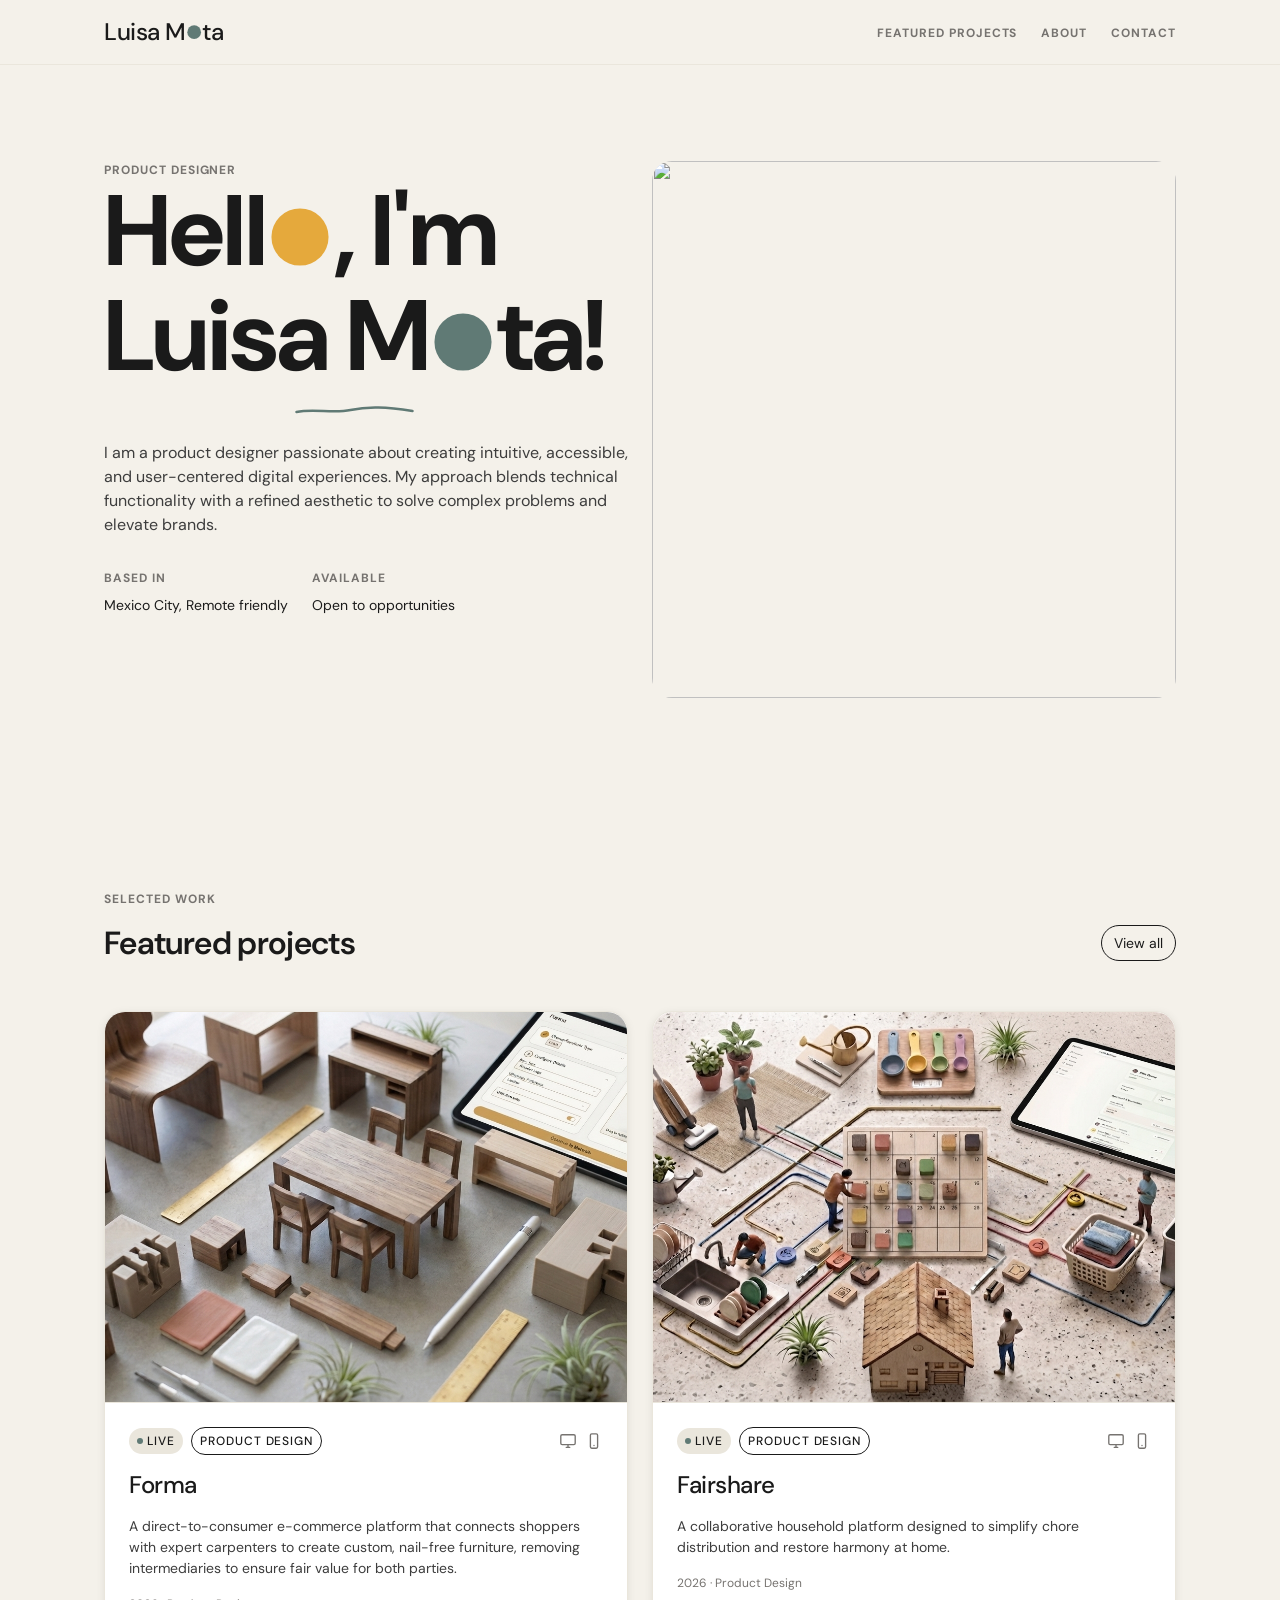
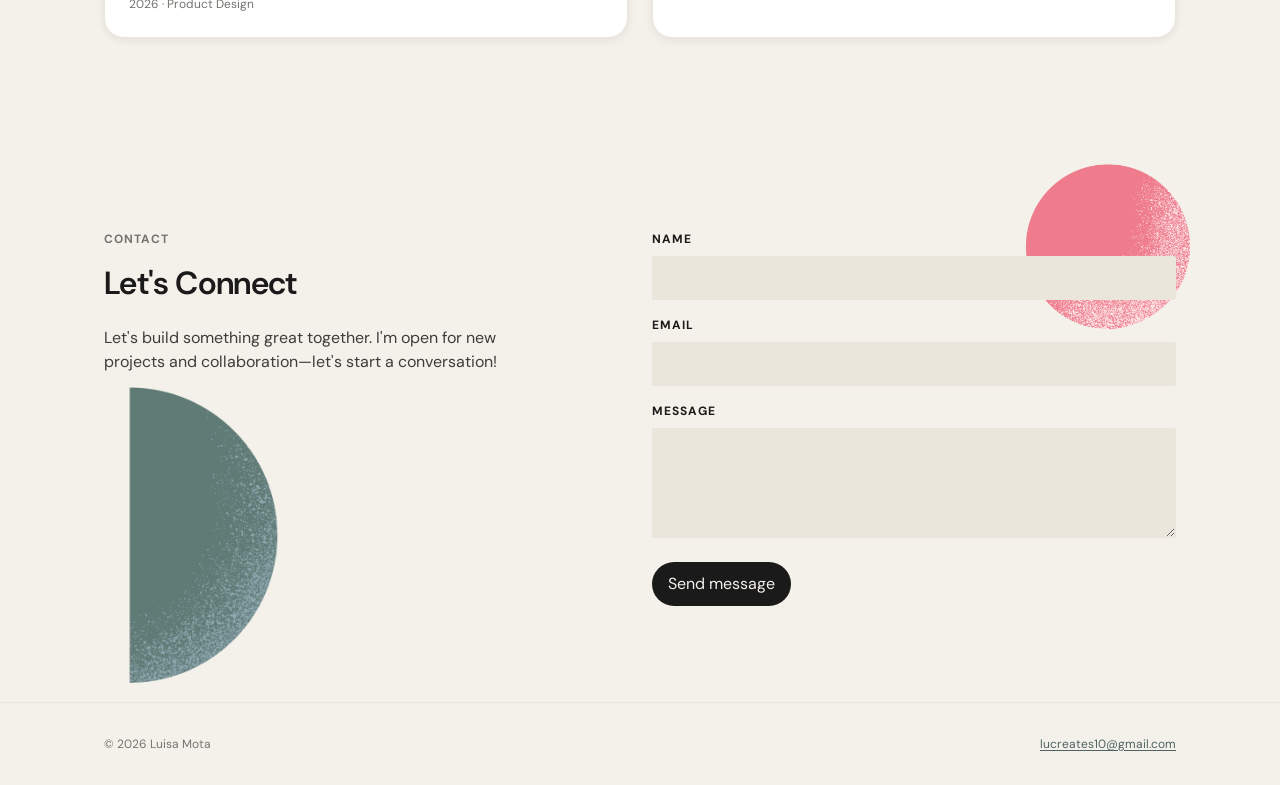
==== commit 8baaaafb: "Refine project pages with process diagrams, shapes, and consistent typography. Add Ideation/Process " ====
--- a/index.html
+++ b/index.html
@@ -65,7 +65,7 @@
             <dl class="hero__meta">
               <div>
                 <dt class="type-label text-muted">Based in</dt>
-                <dd class="type-body-sm stack-2">Mexico city, Remote friendly</dd>
+                <dd class="type-body-sm stack-2">Mexico City, Remote friendly</dd>
               </div>
               <div>
                 <dt class="type-label text-muted">Available</dt>
--- a/css/base.css
+++ b/css/base.css
@@ -638,7 +638,8 @@
 
 .hero__media {
   grid-column: 1 / -1;
-  width: min(100%, 320px);
+  width: 100%;
+  max-width: min(100%, 28rem);
   margin-inline: auto;
   margin-top: var(--space-12);
 }
@@ -733,16 +734,35 @@
 
 @media (min-width: 1024px) {
   .hero__content {
-    grid-column: 1 / 8;
+    grid-column: 1 / 7;
   }
 
   .hero__media {
-    grid-column: 9 / 13;
+    grid-column: 7 / 13;
     width: 100%;
-    max-width: 360px;
+    max-width: none;
     margin-top: 0;
     margin-inline: 0;
-    justify-self: end;
+    justify-self: stretch;
+  }
+
+  .hero .hero__grid {
+    align-items: stretch;
+  }
+
+  .hero .hero__media {
+    display: flex;
+    align-items: stretch;
+    justify-content: stretch;
+    min-height: 100%;
+  }
+
+  .hero .hero__image {
+    width: 100%;
+    height: 100%;
+    max-width: none;
+    object-fit: contain;
+    object-position: center center;
   }
 }
 
@@ -785,8 +805,25 @@
   padding-block: var(--space-16) var(--space-12);
 }
 
+.about-hero__grid {
+  align-items: center;
+}
+
 .about-hero__main {
   width: 100%;
+  max-width: none;
+  margin-bottom: 0;
+}
+
+.about-hero .hero__media {
+  width: min(100%, 600px);
+}
+
+.about-hero .hero__image {
+  width: 100%;
+  aspect-ratio: 1 / 1;
+  height: auto;
+  object-fit: cover;
 }
 
 .about-hero__tagline {
@@ -803,7 +840,14 @@
 }
 
 .about-page__body {
-  max-width: 66ch;
+  max-width: none;
+}
+
+.about-content .type-heading-sm {
+  font-size: var(--size-400);
+  font-weight: var(--font-weight-medium);
+  line-height: var(--line-snug);
+  letter-spacing: var(--track-normal);
 }
 
 .about-page__figure {
@@ -1132,7 +1176,7 @@
 }
 
 .project-hero--forma .project-hero__shape-wrap--loopy {
-  width: clamp(7.5rem, 18vw, 9.5rem);
+  width: clamp(17.2rem, 41vw, 21.825rem);
   margin-top: var(--space-8);
 }
 
@@ -1147,10 +1191,11 @@
 
 .project-hero--forma .project-hero__shape-wrap--star {
   position: absolute;
-  top: -0.5rem;
-  right: -1rem;
+  top: auto;
+  bottom: -2.25rem;
+  right: -2.25rem;
   z-index: 2;
-  width: clamp(4.5rem, 12vw, 5.75rem);
+  width: clamp(10.35rem, 28vw, 13.275rem);
 }
 
 .project-hero--forma .project-hero__shape-wrap--star .project-hero__shape {
@@ -1170,8 +1215,17 @@
 }
 
 .project-hero--fairshare .project-hero__shape-wrap--wave {
-  width: clamp(11rem, 28vw, 15.5rem);
-  margin-top: var(--space-8);
+  width: clamp(26.2rem, 66vw, 36.9rem);
+  aspect-ratio: 5 / 1;
+  margin-top: var(--space-2);
+  overflow: hidden;
+}
+
+.project-hero--fairshare .project-hero__shape-wrap--wave .project-hero__shape {
+  width: 100%;
+  height: 100%;
+  object-fit: cover;
+  object-position: center;
 }
 
 .project-hero--fairshare .project-hero__aside-col {
@@ -1215,19 +1269,20 @@
   }
 
   .project-hero--forma .project-hero__shape-wrap--loopy {
-    width: 9.5rem;
+    width: 21.825rem;
     margin-top: var(--space-10);
   }
 
   .project-hero--forma .project-hero__shape-wrap--star {
-    top: -0.75rem;
-    right: -1.5rem;
-    width: 5.75rem;
+    top: auto;
+    bottom: -3.4rem;
+    right: -3.4rem;
+    width: 13.275rem;
   }
 
   .project-hero--fairshare .project-hero__shape-wrap--wave {
-    width: 15.5rem;
-    margin-top: var(--space-10);
+    width: 36.9rem;
+    margin-top: var(--space-2);
   }
 
   .project-hero--fairshare .project-hero__shape-wrap--circle {
@@ -1238,6 +1293,63 @@
 
   .project-hero__accent {
     justify-content: flex-start;
+  }
+}
+
+.process-steps {
+  display: grid;
+  grid-template-columns: 1fr;
+  gap: var(--space-8);
+  margin-top: var(--space-8);
+  margin-inline: auto;
+  list-style: none;
+  padding: 0;
+  justify-items: center;
+}
+
+.process-steps__item {
+  display: flex;
+  flex-direction: column;
+  align-items: center;
+  gap: var(--space-4);
+  text-align: center;
+}
+
+.process-steps__mark {
+  position: relative;
+  width: clamp(8.25rem, 27vw, 11.25rem);
+  aspect-ratio: 1;
+}
+
+.process-steps__shape {
+  display: block;
+  width: 100%;
+  height: 100%;
+  object-fit: contain;
+}
+
+.process-steps__icon {
+  position: absolute;
+  inset: 28%;
+  width: 44%;
+  height: 44%;
+  margin: auto;
+  object-fit: contain;
+}
+
+.process-steps__label {
+  font-size: var(--size-400);
+  font-weight: var(--font-weight-medium);
+  line-height: var(--line-snug);
+  color: var(--text-primary);
+}
+
+@media (min-width: 768px) {
+  .process-steps {
+    grid-template-columns: repeat(3, 1fr);
+    gap: var(--space-8);
+    width: 100%;
+    max-width: 48rem;
   }
 }
 
@@ -1272,6 +1384,24 @@
   line-height: 0;
 }
 
+.project-figure--embed .project-figure__media--embed {
+  position: relative;
+  aspect-ratio: auto;
+  min-height: min(72vh, 52rem);
+  height: min(72vh, 52rem);
+  border: var(--border-hairline);
+  border-radius: var(--radius-photo);
+  background-color: var(--bg-sunken);
+  overflow: hidden;
+}
+
+.project-figure__embed {
+  display: block;
+  width: 100%;
+  height: 100%;
+  border: 0;
+}
+
 .project-figure__media img {
   width: 100%;
   height: 100%;
@@ -1318,6 +1448,11 @@
   grid-column: 1 / -1;
 }
 
+.project-content .prose,
+.project-section__content {
+  max-width: none;
+}
+
 .project-content__aside {
   grid-column: 1 / -1;
   margin-top: var(--space-12);
@@ -1354,6 +1489,10 @@
 
 .project-gallery__screen {
   margin: 0;
+  font-size: var(--size-400);
+  font-weight: var(--font-weight-medium);
+  line-height: var(--line-snug);
+  letter-spacing: var(--track-normal);
 }
 
 .project-gallery__item .project-figure {
@@ -1388,11 +1527,19 @@
 
 .project-section__title {
   margin-bottom: var(--space-4);
+  font-size: var(--size-500);
+  font-weight: var(--font-weight-medium);
+  line-height: var(--line-snug);
+  letter-spacing: var(--track-tight);
 }
 
 .project-section__subtitle {
   margin-top: var(--space-6);
   margin-bottom: var(--space-4);
+  font-size: var(--size-400);
+  font-weight: var(--font-weight-medium);
+  line-height: var(--line-snug);
+  letter-spacing: var(--track-normal);
 }
 
 .project-list {
@@ -1459,6 +1606,35 @@
   color: var(--text-muted);
 }
 
+.project-closer {
+  padding-block: var(--space-12) var(--space-8);
+  overflow: hidden;
+}
+
+.project-closer__inner {
+  display: flex;
+  justify-content: center;
+}
+
+.project-closer__shape {
+  display: block;
+  width: clamp(8rem, 22vw, 14rem);
+  height: auto;
+  object-fit: contain;
+}
+
+.project-closer__shape--forma {
+  width: clamp(10rem, 26vw, 16rem);
+  margin-right: auto;
+  transform: rotate(-8deg);
+}
+
+.project-closer__shape--fairshare {
+  width: clamp(7rem, 18vw, 12rem);
+  margin-left: auto;
+  transform: rotate(12deg);
+}
+
 .project-section--tight-top {
   padding-top: 0;
 }
